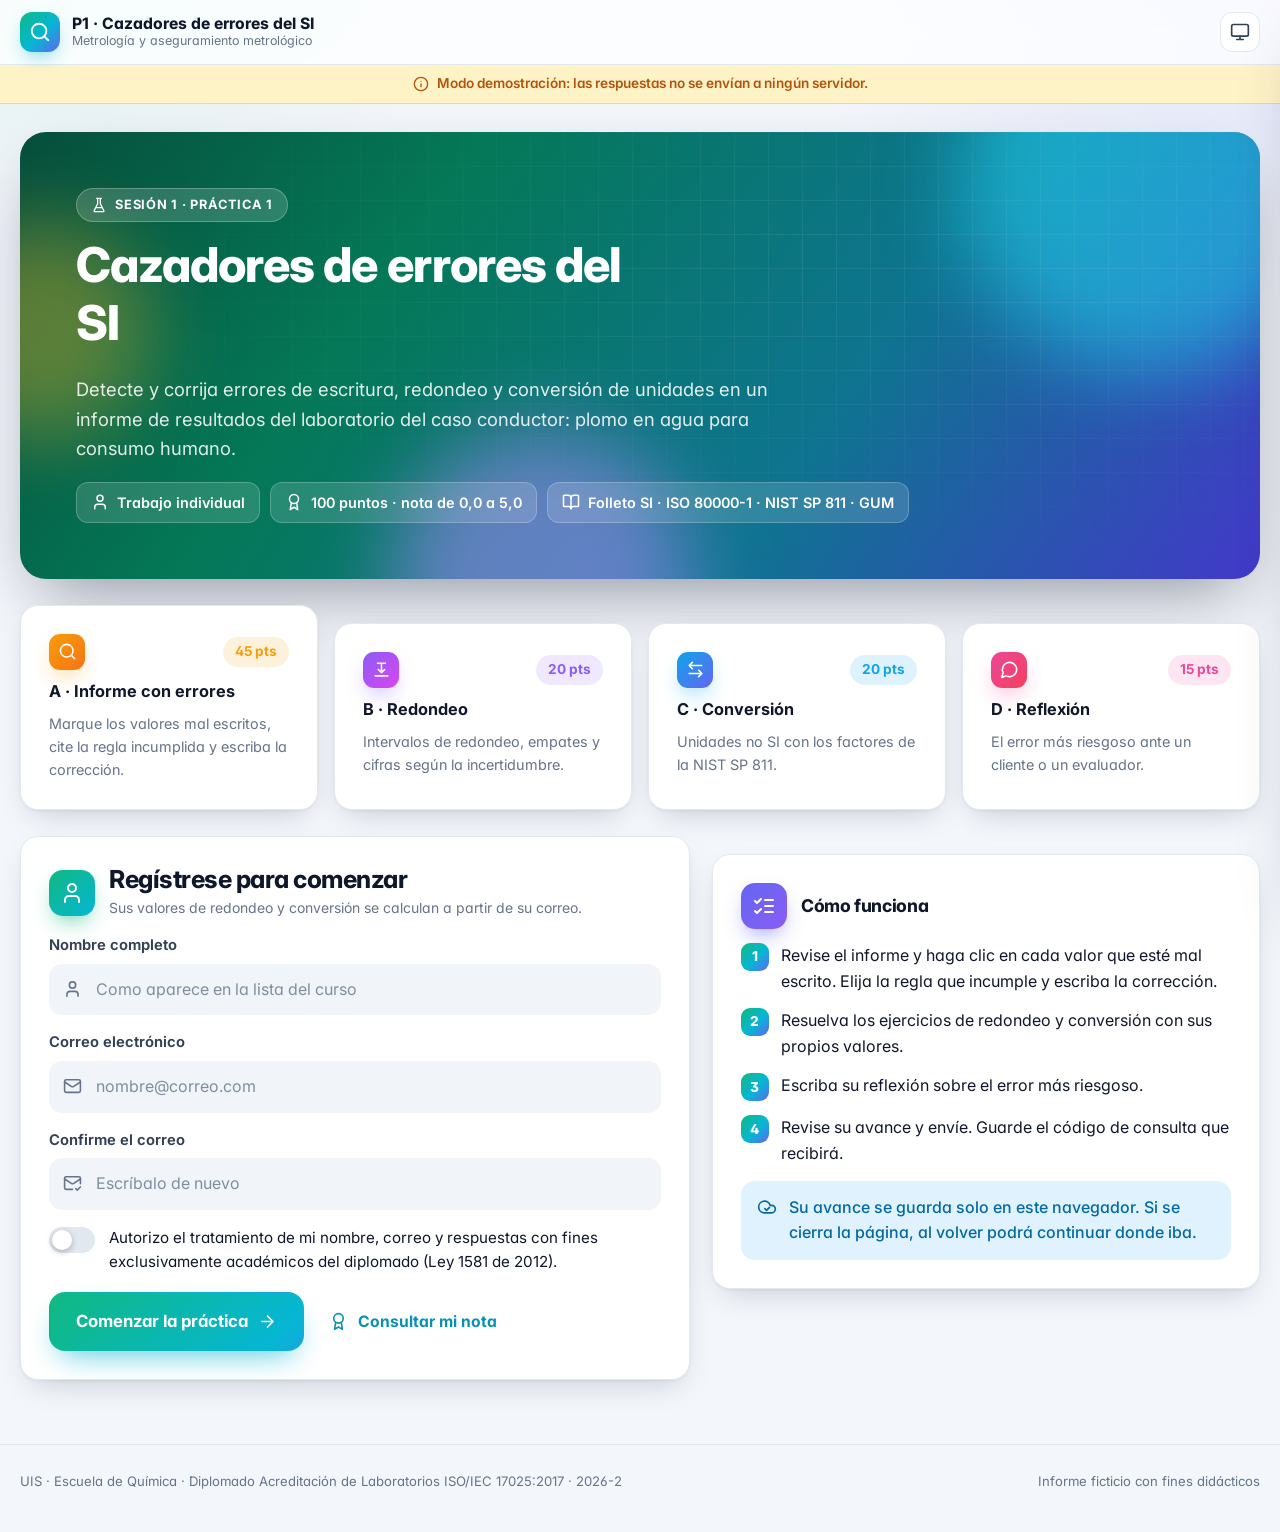
==== p1/index.html @ 63efcc43 "Portal de prácticas y Práctica 1 · Cazadores de errores del SI Página pública del módulo Metrología " ====
<!doctype html>
<html lang="es">
<head>
  <meta charset="utf-8">
  <meta name="viewport" content="width=device-width, initial-scale=1, viewport-fit=cover">
  <title>Cazadores de errores del SI</title>
  <meta name="description" content="Práctica 1 del módulo de Metrología y aseguramiento metrológico: detectar y corregir errores de escritura, redondeo y conversión de unidades.">
  <meta name="theme-color" content="#0E7490">
  <script>try{var t=JSON.parse(localStorage.getItem('practicas:tema'));if(t==='claro')document.documentElement.setAttribute('data-theme','light');if(t==='oscuro')document.documentElement.setAttribute('data-theme','dark');}catch(e){}</script>
  <link rel="icon" href="data:image/svg+xml,%3Csvg xmlns='http://www.w3.org/2000/svg' viewBox='0 0 32 32'%3E%3Cdefs%3E%3ClinearGradient id='g' x1='0' y1='0' x2='1' y2='1'%3E%3Cstop offset='0' stop-color='%23F59E0B'/%3E%3Cstop offset='1' stop-color='%23F97316'/%3E%3C/linearGradient%3E%3C/defs%3E%3Crect width='32' height='32' rx='9' fill='url(%23g)'/%3E%3Ctext x='16' y='21.5' font-family='Segoe UI,Arial' font-weight='800' font-size='14' text-anchor='middle' fill='white'%3EP1%3C/text%3E%3C/svg%3E">
  <link rel="preconnect" href="https://fonts.googleapis.com">
  <link rel="preconnect" href="https://fonts.gstatic.com" crossorigin>
  <link rel="stylesheet" href="https://fonts.googleapis.com/css2?family=Inter:wght@400;500;600;700;800&display=swap">
  <link rel="stylesheet" href="../assets/estilos.css">
</head>
<body>
  <svg width="0" height="0" style="position:absolute" aria-hidden="true" focusable="false">
    <defs>
      <linearGradient id="degradado-anillo" x1="0" y1="0" x2="1" y2="1">
        <stop offset="0" stop-color="#10B981"/><stop offset=".55" stop-color="#06B6D4"/><stop offset="1" stop-color="#6366F1"/>
      </linearGradient>
    </defs>
  </svg>

  <header class="barra">
    <div class="barra-in">
      <a class="marca" href="../" data-tip="Volver al portal de prácticas">
        <span class="logo"><i data-icono="buscar"></i></span>
        <span class="marca-texto"><b>P1 · Cazadores de errores del SI</b><span>Metrología y aseguramiento metrológico</span></span>
      </a>
      <div class="acciones-barra">
        <span class="chip chip-reloj" id="chip-reloj" hidden data-tip="Tiempo transcurrido desde que comenzó">
          <span class="punto-vivo"></span><span id="reloj">00:00</span>
        </span>
        <span class="chip guardado" id="guardado" hidden data-tip="Sus respuestas se guardan automáticamente en este navegador">
          <i data-icono="nube"></i><span class="txt">Guardado</span>
        </span>
        <button type="button" class="btn-icono" id="abrir-apoyo" hidden data-tip="Material de apoyo: reglas, redondeo y factores" aria-label="Material de apoyo"><i data-icono="libro"></i></button>
        <button type="button" class="btn-icono" id="tema"></button>
      </div>
    </div>
    <div class="progreso-global" id="progreso-global" hidden data-tip="Avance de la práctica"><i></i></div>
  </header>
  <div class="demo" id="aviso-demo" hidden><i data-icono="info"></i> Modo demostración: las respuestas no se envían a ningún servidor.</div>

  <main>
    <!-- Portada y registro --------------------------------------------------- -->
    <section id="pantalla-inicio" class="envoltura">
      <section class="hero aparecer">
        <span class="burbuja b1"></span><span class="burbuja b2"></span><span class="burbuja b3"></span><span class="rejilla-fondo"></span>
        <span class="hero-etq"><i data-icono="matraz"></i> Sesión 1 · Práctica 1</span>
        <h1>Cazadores de errores del SI</h1>
        <p>Detecte y corrija errores de escritura, redondeo y conversión de unidades en un informe de resultados del laboratorio del caso conductor: plomo en agua para consumo humano.</p>
        <div class="hero-meta">
          <span><i data-icono="usuario"></i> Trabajo individual</span>
          <span><i data-icono="medalla"></i> 100 puntos · nota de 0,0 a 5,0</span>
          <span><i data-icono="libro"></i> Folleto SI · ISO 80000-1 · NIST SP 811 · GUM</span>
        </div>
      </section>

      <div class="partes">
        <div class="tarjeta parte aparecer" data-tono="ambar" style="--i:1">
          <div class="parte-cab"><span class="ico-tile chico"><i data-icono="buscar"></i></span><span class="pts">45 pts</span></div>
          <b>A · Informe con errores</b>
          <span class="suave">Marque los valores mal escritos, cite la regla incumplida y escriba la corrección.</span>
        </div>
        <div class="tarjeta parte aparecer" data-tono="violeta" style="--i:2">
          <div class="parte-cab"><span class="ico-tile chico"><i data-icono="redondeo"></i></span><span class="pts">20 pts</span></div>
          <b>B · Redondeo</b>
          <span class="suave">Intervalos de redondeo, empates y cifras según la incertidumbre.</span>
        </div>
        <div class="tarjeta parte aparecer" data-tono="cielo" style="--i:3">
          <div class="parte-cab"><span class="ico-tile chico"><i data-icono="convertir"></i></span><span class="pts">20 pts</span></div>
          <b>C · Conversión</b>
          <span class="suave">Unidades no SI con los factores de la NIST SP 811.</span>
        </div>
        <div class="tarjeta parte aparecer" data-tono="rosa" style="--i:4">
          <div class="parte-cab"><span class="ico-tile chico"><i data-icono="mensaje"></i></span><span class="pts">15 pts</span></div>
          <b>D · Reflexión</b>
          <span class="suave">El error más riesgoso ante un cliente o un evaluador.</span>
        </div>
      </div>

      <div id="estado-practica"></div>

      <div class="columnas-inicio" id="zona-registro">
        <form class="tarjeta aparecer" id="form-registro" novalidate style="--i:5">
          <div class="tarjeta-cab">
            <span class="ico-tile" data-tono="esmeralda"><i data-icono="usuario"></i></span>
            <div><h2>Regístrese para comenzar</h2><span class="suave peq">Sus valores de redondeo y conversión se calculan a partir de su correo.</span></div>
          </div>

          <div class="aviso aviso-ok" id="aviso-enviado" hidden><span class="ico"><i data-icono="checkCirculo"></i></span><p id="texto-enviado"></p></div>
          <div class="aviso aviso-amarillo" id="aviso-borrador" hidden>
            <span class="ico"><i data-icono="reanudar"></i></span>
            <div>
              <p id="texto-borrador"></p>
              <div class="acciones" style="margin-top:10px">
                <button type="button" class="btn btn-primario" id="continuar-borrador"><i data-icono="jugar"></i> Continuar donde iba</button>
                <button type="button" class="btn btn-texto" id="descartar-borrador">Descartar</button>
              </div>
            </div>
          </div>

          <label class="campo"><span class="etq">Nombre completo</span>
            <span class="control"><span class="ico"><i data-icono="usuario"></i></span><input type="text" id="nombre" autocomplete="name" maxlength="120" placeholder="Como aparece en la lista del curso"></span>
          </label>
          <label class="campo"><span class="etq">Correo electrónico</span>
            <span class="control"><span class="ico"><i data-icono="correo"></i></span><input type="email" id="correo" autocomplete="email" maxlength="254" placeholder="nombre@correo.com"></span>
          </label>
          <label class="campo"><span class="etq">Confirme el correo</span>
            <span class="control"><span class="ico"><i data-icono="correoOk"></i></span><input type="email" id="correo2" autocomplete="off" maxlength="254" placeholder="Escríbalo de nuevo"></span>
          </label>
          <label class="interruptor">
            <input type="checkbox" id="autoriza"><span class="riel"></span>
            <span>Autorizo el tratamiento de mi nombre, correo y respuestas con fines exclusivamente académicos del diplomado (Ley 1581 de 2012).</span>
          </label>
          <div class="aviso aviso-error" id="error-registro" role="alert" hidden><span class="ico"><i data-icono="alerta"></i></span><p></p></div>
          <div class="acciones">
            <button type="submit" class="btn btn-primario btn-grande" id="boton-comenzar">Comenzar la práctica <i data-icono="flecha" data-icono-clase="icono-mover"></i></button>
            <button type="button" class="btn btn-texto" data-ir="consulta"><i data-icono="medalla"></i> Consultar mi nota</button>
          </div>
        </form>

        <div class="tarjeta aparecer" style="--i:6">
          <div class="tarjeta-cab"><span class="ico-tile" data-tono="indigo"><i data-icono="lista"></i></span><h3>Cómo funciona</h3></div>
          <ol class="lista-pasos">
            <li><span class="n">1</span><span>Revise el informe y haga clic en cada valor que esté mal escrito. Elija la regla que incumple y escriba la corrección.</span></li>
            <li><span class="n">2</span><span>Resuelva los ejercicios de redondeo y conversión con sus propios valores.</span></li>
            <li><span class="n">3</span><span>Escriba su reflexión sobre el error más riesgoso.</span></li>
            <li><span class="n">4</span><span>Revise su avance y envíe. Guarde el código de consulta que recibirá.</span></li>
          </ol>
          <div class="aviso" style="margin-bottom:0"><span class="ico"><i data-icono="nube"></i></span><p>Su avance se guarda solo en este navegador. Si se cierra la página, al volver podrá continuar donde iba.</p></div>
        </div>
      </div>
    </section>

    <!-- Taller ---------------------------------------------------------------- -->
    <section id="pantalla-taller" class="envoltura" hidden>
      <nav class="pasos" role="tablist" aria-label="Partes de la práctica" id="pasos"></nav>

      <div role="tabpanel" id="panel-A" aria-labelledby="paso-A" class="panel">
        <div class="rejilla-a">
          <article class="tarjeta documento" id="informe" aria-label="Informe de resultados con errores"></article>
          <aside class="lateral">
            <div class="tarjeta" data-tono="ambar">
              <div class="tarjeta-cab">
                <span class="ico-tile chico"><i data-icono="lista"></i></span>
                <h3>Tabla de errores</h3>
                <span class="contador-errores" style="margin-left:auto" data-tip="Valores que ha marcado como error"><b id="n-errores">0</b><span class="suave peq">marcados</span></span>
              </div>
              <p class="suave peq">El informe tiene <b>alrededor de 15 errores</b>. Cada uno vale 3 puntos (detección, regla y corrección); marcar un valor correcto resta 1 punto.</p>
              <ul class="lista-errores" id="lista-errores"></ul>
            </div>
          </aside>
        </div>
      </div>

      <div role="tabpanel" id="panel-B" aria-labelledby="paso-B" class="panel" hidden>
        <div class="ejercicios" id="ejercicios-B" data-tono="violeta"></div>
      </div>

      <div role="tabpanel" id="panel-C" aria-labelledby="paso-C" class="panel" hidden>
        <div class="ejercicios" id="ejercicios-C" data-tono="cielo"></div>
      </div>

      <div role="tabpanel" id="panel-D" aria-labelledby="paso-D" class="panel" hidden>
        <div class="tarjeta" data-tono="rosa">
          <div class="tarjeta-cab">
            <span class="ico-tile"><i data-icono="mensaje"></i></span>
            <div><h2>Parte D · Reflexión</h2><span class="suave peq">La califica el docente</span></div>
            <span class="pts">15 pts</span>
          </div>
          <label class="campo" for="reflexion"><span class="etq">Elija uno de los errores que encontró en el informe. ¿Qué impacto tendría ante el cliente o en una evaluación de ONAC, y por qué lo considera el más riesgoso?</span></label>
          <textarea id="reflexion" maxlength="1500" placeholder="Escriba su análisis en 5 a 10 líneas…"></textarea>
          <div class="contador-texto">
            <span class="medidor" data-tip="Se recomiendan al menos 150 caracteres"><i id="medidor-reflexion"></i></span>
            <span><b id="contador-reflexion" class="num">0</b> / 1500 caracteres</span>
          </div>
        </div>
      </div>

      <div role="tabpanel" id="panel-R" aria-labelledby="paso-R" class="panel" hidden>
        <div class="tarjeta" data-tono="esmeralda">
          <div class="tarjeta-cab"><span class="ico-tile"><i data-icono="enviar"></i></span><h2>Revisar y enviar</h2></div>
          <div class="revision">
            <div class="anillo" data-tip="Avance estimado de la práctica">
              <svg viewBox="0 0 200 200"><circle class="pista" cx="100" cy="100" r="86"/><circle class="arco" id="arco-avance" cx="100" cy="100" r="86" stroke-dasharray="540.35" stroke-dashoffset="540.35"/></svg>
              <div class="centro"><div><b id="porcentaje-avance">0 %</b><span>avance</span></div></div>
            </div>
            <ul class="checklist" id="lista-revision"></ul>
          </div>
          <label class="interruptor" style="margin-top:22px">
            <input type="checkbox" id="declaracion"><span class="riel"></span>
            <span>Declaro que desarrollé esta práctica de forma individual.</span>
          </label>
          <p class="suave peq">Solo se acepta un envío por correo. Después de enviar no podrá modificar sus respuestas.</p>
          <div class="aviso aviso-error" id="error-envio" role="alert" hidden><span class="ico"><i data-icono="alerta"></i></span><p></p></div>
          <div class="acciones">
            <button type="button" class="btn btn-primario btn-grande" id="boton-enviar" disabled><i data-icono="enviar"></i> Enviar la práctica</button>
          </div>
        </div>
      </div>
    </section>

    <!-- Envío exitoso ------------------------------------------------------------ -->
    <section id="pantalla-enviado" class="envoltura angosta" hidden>
      <div class="tarjeta exito">
        <svg class="check-animado" viewBox="0 0 104 104" aria-hidden="true"><circle cx="52" cy="52" r="46"/><path d="M32 54 46 67 73 38"/></svg>
        <h1>¡Práctica enviada!</h1>
        <p class="suave">Sus respuestas quedaron registradas. Guarde este código de consulta: lo necesitará con su correo para ver su nota cuando el docente la publique.</p>
        <div class="codigo" id="codigo-enviado"></div>
        <div class="acciones" style="justify-content:center">
          <button type="button" class="btn" id="copiar-codigo" data-tip="Copiar el código al portapapeles"><i data-icono="copiar"></i> Copiar el código</button>
          <button type="button" class="btn btn-texto" data-ir="consulta"><i data-icono="medalla"></i> Consultar mi nota</button>
          <a class="btn btn-texto" href="../"><i data-icono="casa"></i> Ir al portal</a>
        </div>
      </div>
      <div id="resultado-envio"></div>
    </section>

    <!-- Consulta de resultados --------------------------------------------- -->
    <section id="pantalla-consulta" class="envoltura angosta" hidden>
      <form class="tarjeta aparecer" id="form-consulta" novalidate>
        <div class="tarjeta-cab">
          <span class="ico-tile" data-tono="indigo"><i data-icono="medalla"></i></span>
          <div><h2>Consultar mi nota</h2><span class="suave peq">Disponible cuando el docente habilite la consulta.</span></div>
        </div>
        <label class="campo"><span class="etq">Correo con el que envió</span>
          <span class="control"><span class="ico"><i data-icono="correo"></i></span><input type="email" id="consulta-correo" autocomplete="email" maxlength="254"></span>
        </label>
        <label class="campo"><span class="etq">Código de consulta</span>
          <span class="control"><span class="ico"><i data-icono="llave"></i></span><input type="text" id="consulta-codigo" autocomplete="off" maxlength="6" style="text-transform:uppercase;letter-spacing:.2em;font-weight:700"></span>
        </label>
        <div class="aviso aviso-error" id="error-consulta" role="alert" hidden><span class="ico"><i data-icono="alerta"></i></span><p></p></div>
        <div class="acciones">
          <button type="submit" class="btn btn-primario" id="boton-consultar"><i data-icono="ojo"></i> Consultar</button>
          <button type="button" class="btn btn-texto" data-ir="inicio"><i data-icono="flechaIzq"></i> Volver</button>
        </div>
      </form>
      <div id="resultado-consulta"></div>
    </section>
  </main>

  <!-- Material de apoyo -->
  <aside class="cajon" id="cajon" aria-label="Material de apoyo" aria-hidden="true">
    <div class="cajon-cab">
      <span class="ico-tile chico" data-tono="esmeralda"><i data-icono="libro"></i></span>
      <h2>Material de apoyo</h2>
      <button type="button" class="btn-icono" id="cerrar-apoyo" data-tip="Cerrar" aria-label="Cerrar"><i data-icono="x"></i></button>
    </div>
    <h3><i data-icono="regla"></i> Reglas de escritura</h3>
    <div class="reglas-apoyo" id="apoyo-reglas"></div>
    <h3><i data-icono="redondeo"></i> Redondeo</h3>
    <div class="tips-redondeo">
      <div><b>Intervalo de redondeo.</b> Se reemplaza el número por el múltiplo entero más cercano del intervalo (ISO 80000-1, anexo B).</div>
      <div><b>Empates.</b> Regla A (preferente): se elige el número par. Regla B: el de mayor magnitud.</div>
      <div><b>Una sola etapa.</b> Se redondea directamente desde el valor original, nunca por pasos.</div>
      <div><b>Con incertidumbre.</b> U con dos cifras significativas; el resultado a la misma posición decimal (GUM 7.2.6).</div>
    </div>
    <h3><i data-icono="convertir"></i> Factores de conversión (NIST SP 811)</h3>
    <table class="tabla-mini">
      <tr><td>1 in</td><td>25,4 mm (exacto)</td></tr>
      <tr><td>1 lb</td><td>0,453 592 37 kg (exacto)</td></tr>
      <tr><td>1 psi</td><td>6,894 757 kPa</td></tr>
      <tr><td>1 bar</td><td>100 kPa (exacto)</td></tr>
      <tr><td>1 mmHg</td><td>133,322 4 Pa</td></tr>
      <tr><td>1 cal (termoquímica)</td><td>4,184 J (exacto)</td></tr>
      <tr><td>1 gal (EE. UU.)</td><td>3,785 412 L</td></tr>
      <tr><td>t/°F → t/°C</td><td>(t/°F − 32)/1,8</td></tr>
    </table>
  </aside>
  <div class="cajon-fondo" id="cajon-fondo"></div>

  <!-- Editor de un valor del informe -->
  <dialog class="modal" id="editor" aria-labelledby="editor-titulo">
    <form method="dialog" id="form-editor">
      <div class="modal-cab">
        <span class="ico-tile chico" data-tono="ambar"><i data-icono="buscar"></i></span>
        <h3 id="editor-titulo"></h3>
        <button type="submit" value="cancelar" class="btn-icono" formnovalidate data-tip="Cerrar sin cambios" aria-label="Cerrar"><i data-icono="x"></i></button>
      </div>
      <div class="modal-cuerpo">
        <div class="original"><i data-icono="alerta"></i><span id="editor-original"></span></div>
        <span class="campo" style="margin-bottom:8px"><span class="etq">¿Qué regla incumple?</span></span>
        <div class="reglas-grid" id="editor-reglas" role="radiogroup" aria-label="Regla que incumple"></div>
        <label class="campo" style="margin-bottom:0"><span class="etq">Versión corregida (valor y unidad)</span>
          <span class="control"><span class="ico"><i data-icono="lapiz"></i></span><input type="text" id="editor-correccion" maxlength="120" autocomplete="off" spellcheck="false" placeholder="Ej.: 25 °C"></span>
        </label>
        <div id="editor-simbolos"></div>
        <div class="aviso aviso-error" id="error-editor" role="alert" hidden><span class="ico"><i data-icono="alerta"></i></span><p></p></div>
      </div>
      <div class="modal-pie">
        <button type="submit" value="quitar" class="btn btn-peligro" id="editor-quitar"><i data-icono="papelera"></i> Quitar la marca</button>
        <button type="submit" value="cancelar" class="btn" formnovalidate>Cancelar</button>
        <button type="submit" value="guardar" class="btn btn-primario" id="editor-guardar"><i data-icono="check"></i> <span>Marcar como error</span></button>
      </div>
    </form>
  </dialog>

  <!-- Confirmación de envío -->
  <dialog class="modal" id="confirmar-envio" aria-labelledby="confirmar-titulo">
    <form method="dialog">
      <div class="modal-cab"><span class="ico-tile chico" data-tono="esmeralda"><i data-icono="enviar"></i></span><h3 id="confirmar-titulo">¿Enviar la práctica ahora?</h3></div>
      <div class="modal-cuerpo"><p id="confirmar-texto"></p></div>
      <div class="modal-pie">
        <button type="submit" value="no" class="btn">Seguir revisando</button>
        <button type="submit" value="si" class="btn btn-primario"><i data-icono="enviar"></i> Sí, enviar</button>
      </div>
    </form>
  </dialog>

  <footer class="pie">
    <span>UIS · Escuela de Química · Diplomado Acreditación de Laboratorios ISO/IEC 17025:2017 · 2026-2</span>
    <span>Informe ficticio con fines didácticos</span>
  </footer>

  <script src="../config.js"></script>
  <script src="../assets/iconos.js"></script>
  <script src="../assets/comun.js"></script>
  <script src="practica1.js"></script>
</body>
</html>
---- assets/estilos.css ----
/* Prácticas virtuales · Metrología y aseguramiento metrológico (UIS · 2026-2)
   Diseño: sans serif (Inter → Segoe UI → Roboto → Helvetica), paleta vibrante,
   modo claro/oscuro y animaciones que respetan «reducir movimiento». */

/* ---------------------------------------------------------------- Tokens */
:root {
  --fuente: "Inter", "Segoe UI Variable Text", "Segoe UI", Roboto, "Helvetica Neue", Helvetica, Arial, sans-serif;

  --fondo: #F3F6FB;
  --superficie: #FFFFFF;
  --superficie-2: #F1F5F9;
  --superficie-3: #E2E8F0;
  --borde: #E3E8F0;
  --texto: #0F172A;
  --texto-2: #334155;
  --suave: #64748B;

  --marca: #059669;
  --marca-2: #0891B2;
  --gradiente: linear-gradient(135deg, #10B981 0%, #06B6D4 55%, #6366F1 100%);
  --gradiente-hero: linear-gradient(125deg, #064E3B 0%, #047857 30%, #0E7490 65%, #4338CA 100%);

  --ok-fondo: #DCFCE7; --ok-texto: #15803D;
  --mal-fondo: #FFE4E6; --mal-texto: #BE123C;
  --aviso-fondo: #FEF3C7; --aviso-texto: #B45309;
  --info-fondo: #E0F2FE; --info-texto: #0369A1;

  --barra-fondo: rgba(255, 255, 255, .78);
  --sombra-1: 0 1px 2px rgba(15, 23, 42, .06);
  --sombra-2: 0 1px 3px rgba(15, 23, 42, .06), 0 12px 32px -12px rgba(15, 23, 42, .22);
  --sombra-3: 0 30px 70px -20px rgba(15, 23, 42, .45);
  --anillo: 0 0 0 4px rgba(16, 185, 129, .22);

  --radio: 18px;
  --radio-2: 12px;
  --alto-barra: 64px;
  --curva: cubic-bezier(.2, .8, .2, 1);
  color-scheme: light;
}

@media (prefers-color-scheme: dark) {
  :root:not([data-theme="light"]) {
    --fondo: #0A0F1E;
    --superficie: #111933;
    --superficie-2: #18213F;
    --superficie-3: #24305A;
    --borde: #222D52;
    --texto: #E8EDF9;
    --texto-2: #C7D0E6;
    --suave: #93A0C3;
    --marca: #34D399;
    --marca-2: #22D3EE;
    --ok-fondo: rgba(34, 197, 94, .16); --ok-texto: #86EFAC;
    --mal-fondo: rgba(244, 63, 94, .16); --mal-texto: #FDA4AF;
    --aviso-fondo: rgba(245, 158, 11, .16); --aviso-texto: #FCD34D;
    --info-fondo: rgba(14, 165, 233, .16); --info-texto: #7DD3FC;
    --barra-fondo: rgba(10, 15, 30, .72);
    --sombra-1: 0 1px 2px rgba(0, 0, 0, .4);
    --sombra-2: 0 1px 3px rgba(0, 0, 0, .35), 0 14px 34px -14px rgba(0, 0, 0, .7);
    --sombra-3: 0 30px 70px -20px rgba(0, 0, 0, .8);
    color-scheme: dark;
  }
}
:root[data-theme="dark"] {
  --fondo: #0A0F1E;
  --superficie: #111933;
  --superficie-2: #18213F;
  --superficie-3: #24305A;
  --borde: #222D52;
  --texto: #E8EDF9;
  --texto-2: #C7D0E6;
  --suave: #93A0C3;
  --marca: #34D399;
  --marca-2: #22D3EE;
  --ok-fondo: rgba(34, 197, 94, .16); --ok-texto: #86EFAC;
  --mal-fondo: rgba(244, 63, 94, .16); --mal-texto: #FDA4AF;
  --aviso-fondo: rgba(245, 158, 11, .16); --aviso-texto: #FCD34D;
  --info-fondo: rgba(14, 165, 233, .16); --info-texto: #7DD3FC;
  --barra-fondo: rgba(10, 15, 30, .72);
  --sombra-1: 0 1px 2px rgba(0, 0, 0, .4);
  --sombra-2: 0 1px 3px rgba(0, 0, 0, .35), 0 14px 34px -14px rgba(0, 0, 0, .7);
  --sombra-3: 0 30px 70px -20px rgba(0, 0, 0, .8);
  color-scheme: dark;
}

/* Tonos por práctica y por parte */
[data-tono="ambar"] { --c: #F59E0B; --c2: #F97316; }
[data-tono="violeta"] { --c: #8B5CF6; --c2: #D946EF; }
[data-tono="cielo"] { --c: #0EA5E9; --c2: #6366F1; }
[data-tono="esmeralda"] { --c: #10B981; --c2: #06B6D4; }
[data-tono="rosa"] { --c: #EC4899; --c2: #F43F5E; }
[data-tono="indigo"] { --c: #6366F1; --c2: #8B5CF6; }
[data-tono="coral"] { --c: #F97316; --c2: #EF4444; }

/* ------------------------------------------------------------------ Base */
* { box-sizing: border-box; }
html { -webkit-text-size-adjust: 100%; scroll-behavior: smooth; }
body {
  margin: 0; min-height: 100vh;
  font: 400 16px/1.6 var(--fuente);
  font-feature-settings: "cv11", "ss01";
  color: var(--texto);
  background:
    radial-gradient(900px 500px at 0% -10%, rgba(16, 185, 129, .12), transparent 60%),
    radial-gradient(800px 500px at 100% 0%, rgba(99, 102, 241, .12), transparent 60%),
    var(--fondo);
  background-attachment: fixed;
  -webkit-font-smoothing: antialiased;
}
h1, h2, h3, h4 { line-height: 1.2; margin: 0 0 .5em; letter-spacing: -.02em; font-weight: 750; }
h1 { font-size: clamp(1.9rem, 4.2vw, 3rem); font-weight: 800; }
h2 { font-size: clamp(1.25rem, 2.2vw, 1.55rem); }
h3 { font-size: 1.1rem; }
p { margin: 0 0 .9em; }
a { color: var(--marca-2); }
[hidden] { display: none !important; }
.suave { color: var(--suave); }
.peq { font-size: .875rem; }
.num { font-variant-numeric: tabular-nums; }
.sr { position: absolute; width: 1px; height: 1px; overflow: hidden; clip: rect(0 0 0 0); white-space: nowrap; }

.icono { width: 1.15em; height: 1.15em; flex: none; display: block; }
.ico { display: inline-flex; align-items: center; justify-content: center; line-height: 0; }

:focus-visible { outline: none; box-shadow: var(--anillo); }

/* --------------------------------------------------------------- Barra */
.barra {
  position: sticky; top: 0; z-index: 50;
  background: var(--barra-fondo);
  backdrop-filter: saturate(160%) blur(16px);
  -webkit-backdrop-filter: saturate(160%) blur(16px);
  border-bottom: 1px solid var(--borde);
}
.barra-in {
  max-width: 1440px; margin: 0 auto; height: var(--alto-barra);
  display: flex; align-items: center; justify-content: space-between; gap: 12px; padding: 0 20px;
}
.marca { display: flex; align-items: center; gap: 12px; text-decoration: none; color: inherit; min-width: 0; }
.logo {
  width: 40px; height: 40px; border-radius: 12px; flex: none; color: #fff;
  display: grid; place-items: center; background: var(--gradiente);
  box-shadow: 0 8px 20px -8px rgba(6, 182, 212, .8);
}
.logo .icono { width: 22px; height: 22px; }
.marca-texto { display: flex; flex-direction: column; min-width: 0; line-height: 1.2; }
.marca-texto b { font-size: .98rem; font-weight: 750; white-space: nowrap; overflow: hidden; text-overflow: ellipsis; }
.marca-texto span { font-size: .78rem; color: var(--suave); white-space: nowrap; overflow: hidden; text-overflow: ellipsis; }
.acciones-barra { display: flex; align-items: center; gap: 8px; }

.btn-icono {
  width: 40px; height: 40px; border-radius: 12px; border: 1px solid var(--borde);
  background: var(--superficie); color: var(--texto-2); cursor: pointer;
  display: inline-grid; place-items: center; transition: transform .2s var(--curva), background .2s, color .2s;
}
.btn-icono:hover { color: var(--marca); transform: translateY(-1px); }
.btn-icono .icono { width: 20px; height: 20px; }
.btn-icono.girar .icono { animation: girar .5s var(--curva); }

.chip {
  display: inline-flex; align-items: center; gap: 8px; height: 40px; padding: 0 14px;
  border-radius: 999px; background: var(--superficie); border: 1px solid var(--borde);
  font-weight: 600; font-size: .9rem; color: var(--texto-2); white-space: nowrap;
}
.chip .icono { width: 18px; height: 18px; color: var(--marca); }
.chip-reloj { font-variant-numeric: tabular-nums; min-width: 104px; }
.punto-vivo { width: 8px; height: 8px; border-radius: 50%; background: #10B981; position: relative; flex: none; }
.punto-vivo::after {
  content: ""; position: absolute; inset: -4px; border-radius: 50%; border: 2px solid #10B981;
  animation: latido 1.8s ease-out infinite;
}
.guardado { color: var(--suave); }
.guardado.activo .icono { color: var(--marca); animation: pop .4s var(--curva); }

.progreso-global { height: 4px; background: transparent; position: relative; overflow: hidden; }
.progreso-global i {
  position: absolute; inset: 0 auto 0 0; width: 0; background: var(--gradiente);
  transition: width .6s var(--curva); border-radius: 0 4px 4px 0;
}

.demo {
  display: flex; align-items: center; justify-content: center; gap: 8px;
  padding: 8px 16px; font-size: .85rem; font-weight: 600;
  background: var(--aviso-fondo); color: var(--aviso-texto); border-bottom: 1px solid rgba(245, 158, 11, .35);
}
.demo .icono { width: 16px; height: 16px; }

/* --------------------------------------------------------------- Layout */
.envoltura { max-width: 1320px; margin: 0 auto; padding: 28px 20px 64px; }
.envoltura.angosta { max-width: 880px; }
@media (min-width: 1700px) { .envoltura { max-width: 1520px; } }

.tarjeta {
  background: var(--superficie); border: 1px solid var(--borde); border-radius: var(--radio);
  box-shadow: var(--sombra-2); padding: clamp(18px, 2.4vw, 28px);
}
.tarjeta + .tarjeta { margin-top: 18px; }
.tarjeta-cab { display: flex; align-items: center; gap: 14px; margin-bottom: 14px; }
.tarjeta-cab h2, .tarjeta-cab h3 { margin: 0; }
.tarjeta-cab .pts { margin-left: auto; }

.ico-tile {
  width: 46px; height: 46px; border-radius: 14px; flex: none; color: #fff;
  display: grid; place-items: center;
  background: linear-gradient(135deg, var(--c, #10B981), var(--c2, #06B6D4));
  box-shadow: 0 10px 24px -10px var(--c, #10B981);
}
.ico-tile .icono { width: 24px; height: 24px; }
.ico-tile.chico { width: 36px; height: 36px; border-radius: 11px; }
.ico-tile.chico .icono { width: 19px; height: 19px; }

.pts {
  display: inline-flex; align-items: center; gap: 6px; padding: 4px 12px; border-radius: 999px;
  font-weight: 700; font-size: .85rem; color: var(--c, var(--marca));
  background: color-mix(in srgb, var(--c, #10B981) 14%, transparent);
}

.aparecer { animation: aparecer .6s var(--curva) both; animation-delay: calc(var(--i, 0) * 70ms); }

/* ---------------------------------------------------------------- Hero */
.hero {
  position: relative; overflow: hidden; isolation: isolate;
  border-radius: 26px; padding: clamp(26px, 5vw, 56px); color: #fff;
  background: var(--gradiente-hero); box-shadow: var(--sombra-3);
}
.hero .burbuja {
  position: absolute; border-radius: 50%; filter: blur(40px); opacity: .55; z-index: -1;
  animation: flotar 14s ease-in-out infinite alternate;
}
.hero .burbuja.b1 { width: 380px; height: 380px; background: #22D3EE; top: -140px; right: -80px; }
.hero .burbuja.b2 { width: 300px; height: 300px; background: #A78BFA; bottom: -150px; left: 30%; animation-delay: -5s; }
.hero .burbuja.b3 { width: 220px; height: 220px; background: #FBBF24; top: 20%; left: -90px; opacity: .35; animation-delay: -9s; }
.hero .rejilla-fondo {
  position: absolute; inset: 0; z-index: -1; opacity: .18;
  background-image: linear-gradient(rgba(255,255,255,.35) 1px, transparent 1px), linear-gradient(90deg, rgba(255,255,255,.35) 1px, transparent 1px);
  background-size: 34px 34px;
  mask-image: radial-gradient(ellipse at 70% 30%, #000 10%, transparent 70%);
  -webkit-mask-image: radial-gradient(ellipse at 70% 30%, #000 10%, transparent 70%);
}
.hero h1 { color: #fff; max-width: 18ch; }
.hero p { color: rgba(255, 255, 255, .88); font-size: clamp(1rem, 1.6vw, 1.15rem); max-width: 62ch; }
.hero-etq {
  display: inline-flex; align-items: center; gap: 8px; margin-bottom: 14px; padding: 6px 14px;
  border-radius: 999px; font-size: .8rem; font-weight: 700; letter-spacing: .06em; text-transform: uppercase;
  background: rgba(255, 255, 255, .16); border: 1px solid rgba(255, 255, 255, .25);
}
.hero-etq .icono { width: 16px; height: 16px; }
.hero-meta { display: flex; flex-wrap: wrap; gap: 10px; margin-top: 18px; }
.hero-meta span {
  display: inline-flex; align-items: center; gap: 8px; padding: 8px 14px; border-radius: 12px;
  background: rgba(255, 255, 255, .14); border: 1px solid rgba(255, 255, 255, .22);
  font-weight: 600; font-size: .9rem; backdrop-filter: blur(6px);
}
.hero-meta .icono { width: 18px; height: 18px; }

/* ------------------------------------------------------------- Botones */
.btn {
  font: inherit; font-weight: 700; font-size: .98rem; cursor: pointer; border: 1px solid transparent;
  border-radius: 14px; padding: 12px 20px; display: inline-flex; align-items: center; justify-content: center; gap: 10px;
  text-decoration: none; transition: transform .18s var(--curva), box-shadow .2s, filter .2s, background .2s;
  color: var(--texto); background: var(--superficie); border-color: var(--borde);
}
.btn .icono { width: 19px; height: 19px; }
.btn:hover { transform: translateY(-2px); }
.btn:active { transform: translateY(0) scale(.98); }
.btn[disabled] { opacity: .5; cursor: not-allowed; transform: none; }
.btn-primario {
  color: #fff; border-color: transparent; background: var(--gradiente); background-size: 160% 160%;
  box-shadow: 0 14px 30px -12px rgba(6, 182, 212, .75);
}
.btn-primario:hover { background-position: 100% 0; box-shadow: 0 18px 36px -12px rgba(99, 102, 241, .7); }
.btn-primario:hover .icono-mover { transform: translateX(4px); }
.icono-mover { transition: transform .2s var(--curva); }
.btn-peligro { color: #fff; background: linear-gradient(135deg, #F43F5E, #E11D48); border-color: transparent; }
.btn-texto { background: none; border-color: transparent; color: var(--marca-2); padding: 10px 12px; }
.btn-texto:hover { background: var(--superficie-2); }
.btn-grande { padding: 15px 26px; font-size: 1.05rem; border-radius: 16px; }
.btn.cargando { pointer-events: none; }
.btn.cargando::before {
  content: ""; width: 18px; height: 18px; border-radius: 50%; border: 2.5px solid currentColor; border-right-color: transparent;
  animation: girar .7s linear infinite;
}
.btn.cargando .icono { display: none; }
.acciones { display: flex; gap: 12px; flex-wrap: wrap; align-items: center; margin-top: 18px; }

/* ----------------------------------------------------------- Formularios */
.campo { display: block; margin-bottom: 16px; }
.campo > .etq { display: block; font-weight: 650; font-size: .92rem; margin-bottom: 6px; color: var(--texto-2); }
.control { position: relative; }
.control > .ico { position: absolute; left: 14px; top: 50%; transform: translateY(-50%); color: var(--suave); pointer-events: none; transition: color .2s; }
.control > .ico .icono { width: 19px; height: 19px; }
.control:focus-within > .ico { color: var(--marca); }
input[type="text"], input[type="email"], textarea, select {
  width: 100%; font: inherit; color: var(--texto); background: var(--superficie-2);
  border: 1.5px solid transparent; border-radius: 13px; padding: 12px 14px;
  transition: border-color .2s, background .2s, box-shadow .2s;
}
.control > input { padding-left: 46px; }
input:hover, textarea:hover { border-color: var(--borde); }
input:focus, textarea:focus, select:focus { outline: none; border-color: var(--marca); background: var(--superficie); box-shadow: var(--anillo); }
textarea { min-height: 180px; resize: vertical; line-height: 1.55; }
input::placeholder, textarea::placeholder { color: var(--suave); opacity: .8; }

.interruptor { display: flex; gap: 14px; align-items: flex-start; cursor: pointer; margin: 14px 0; font-size: .95rem; }
.interruptor input { position: absolute; opacity: 0; width: 1px; height: 1px; }
.interruptor .riel {
  width: 46px; height: 26px; border-radius: 999px; background: var(--superficie-3); position: relative; flex: none;
  transition: background .25s; margin-top: 1px;
}
.interruptor .riel::after {
  content: ""; position: absolute; top: 3px; left: 3px; width: 20px; height: 20px; border-radius: 50%;
  background: #fff; box-shadow: 0 2px 6px rgba(0, 0, 0, .25); transition: transform .25s var(--curva);
}
.interruptor input:checked + .riel { background: var(--gradiente); }
.interruptor input:checked + .riel::after { transform: translateX(20px); }
.interruptor input:focus-visible + .riel { box-shadow: var(--anillo); }

.aviso {
  display: flex; gap: 12px; align-items: flex-start; border-radius: 14px; padding: 14px 16px; margin: 14px 0;
  background: var(--info-fondo); color: var(--info-texto); font-weight: 500;
}
.aviso > .ico .icono { width: 20px; height: 20px; margin-top: 2px; }
.aviso p { margin: 0; }
.aviso-error { background: var(--mal-fondo); color: var(--mal-texto); }
.aviso-ok { background: var(--ok-fondo); color: var(--ok-texto); }
.aviso-amarillo { background: var(--aviso-fondo); color: var(--aviso-texto); }
.sacudir { animation: sacudir .45s var(--curva); }

/* ------------------------------------------------------------- Portal */
.aviso-portal { margin-top: 22px; }
.grupo-sesion { margin-top: 38px; }
.grupo-sesion > h2 { display: flex; align-items: center; gap: 10px; font-size: 1.15rem; }
.grupo-sesion > h2 .icono { color: var(--marca); }
.rejilla-practicas { display: grid; grid-template-columns: repeat(auto-fill, minmax(290px, 1fr)); gap: 18px; }
.practica {
  position: relative; display: flex; flex-direction: column; gap: 10px; min-height: 230px;
  text-decoration: none; color: inherit; overflow: hidden;
  transition: transform .25s var(--curva), box-shadow .25s, border-color .25s;
}
.practica::before {
  content: ""; position: absolute; inset: 0 0 auto 0; height: 4px;
  background: linear-gradient(90deg, var(--c), var(--c2)); opacity: 0; transition: opacity .25s;
}
a.practica:hover { transform: translateY(-6px); box-shadow: var(--sombra-3); border-color: color-mix(in srgb, var(--c) 50%, var(--borde)); }
a.practica:hover::before { opacity: 1; }
.practica-cab { display: flex; justify-content: space-between; align-items: flex-start; }
.practica-id { font-weight: 800; font-size: .8rem; letter-spacing: .08em; color: var(--suave); }
.practica h3 { font-size: 1.12rem; margin: 6px 0 0; }
.practica p { color: var(--suave); font-size: .93rem; margin: 0; }
.practica-pie { margin-top: auto; display: flex; align-items: center; justify-content: space-between; gap: 10px; padding-top: 8px; }
.practica-fecha {
  display: inline-flex; align-items: center; gap: 8px; margin-top: 4px; padding: 8px 12px; border-radius: 12px;
  font-size: .86rem; font-weight: 650; color: var(--aviso-texto); background: var(--aviso-fondo);
}
.practica-fecha .icono { width: 17px; height: 17px; }
.practica-ir { display: inline-flex; align-items: center; gap: 6px; font-weight: 700; color: var(--c); font-size: .92rem; }
.practica-ir .icono { transition: transform .2s var(--curva); }
a.practica:hover .practica-ir .icono { transform: translateX(4px); }
.practica.inactiva .ico-tile { filter: grayscale(.85); opacity: .7; box-shadow: none; }
.practica.inactiva h3 { color: var(--texto-2); }

.estado {
  display: inline-flex; align-items: center; gap: 7px; padding: 5px 11px; border-radius: 999px;
  font-size: .8rem; font-weight: 700; white-space: nowrap;
}
.estado .icono { width: 15px; height: 15px; }
.estado-abierta { background: var(--ok-fondo); color: var(--ok-texto); }
.estado-abierta .punto-vivo { width: 7px; height: 7px; }
.estado-programada { background: var(--aviso-fondo); color: var(--aviso-texto); }
.estado-proximamente { background: var(--superficie-2); color: var(--suave); }
.estado-cerrada { background: var(--mal-fondo); color: var(--mal-texto); }

.esqueleto {
  min-height: 230px; border-radius: var(--radio); border: 1px solid var(--borde);
  background: linear-gradient(100deg, var(--superficie) 40%, var(--superficie-2) 50%, var(--superficie) 60%);
  background-size: 200% 100%; animation: brillo 1.4s linear infinite;
}

/* ----------------------------------------------------- Portada práctica */
.partes { display: grid; grid-template-columns: repeat(auto-fit, minmax(220px, 1fr)); gap: 16px; margin: 26px 0; }
.parte { display: flex; flex-direction: column; gap: 8px; transition: transform .25s var(--curva), box-shadow .25s; }
.parte:hover { transform: translateY(-4px); box-shadow: var(--sombra-3); }
.parte b { font-size: 1.02rem; }
.parte .suave { font-size: .9rem; }
.parte-cab { display: flex; justify-content: space-between; align-items: center; }
.columnas-inicio { display: grid; grid-template-columns: minmax(0, 1.1fr) minmax(0, .9fr); gap: 22px; align-items: start; }
@media (max-width: 920px) { .columnas-inicio { grid-template-columns: 1fr; } }
.lista-pasos { list-style: none; padding: 0; margin: 0; display: grid; gap: 14px; }
.lista-pasos li { display: flex; gap: 12px; align-items: flex-start; }
.lista-pasos .n {
  width: 28px; height: 28px; border-radius: 9px; flex: none; display: grid; place-items: center;
  font-weight: 800; font-size: .85rem; color: #fff; background: var(--gradiente);
}

/* ------------------------------------------------------- Pasos (pestañas) */
.pasos {
  position: sticky; top: calc(var(--alto-barra) + 4px); z-index: 30;
  display: grid; grid-template-columns: repeat(5, minmax(0, 1fr)); gap: 8px; padding: 8px; margin-bottom: 22px;
  background: var(--barra-fondo); backdrop-filter: blur(14px); -webkit-backdrop-filter: blur(14px);
  border: 1px solid var(--borde); border-radius: 20px; box-shadow: var(--sombra-2);
}
.paso {
  font: inherit; text-align: left; cursor: pointer; border: 0; border-radius: 14px; padding: 10px 12px;
  background: transparent; color: var(--texto-2); display: flex; align-items: center; gap: 12px; min-width: 0;
  position: relative; transition: background .2s, transform .2s var(--curva);
}
.paso:hover { background: var(--superficie-2); }
.paso .ico-tile { width: 38px; height: 38px; border-radius: 11px; transition: transform .3s var(--curva); }
.paso .ico-tile .icono { width: 20px; height: 20px; }
.paso[aria-selected="false"] .ico-tile { background: var(--superficie-3); color: var(--suave); box-shadow: none; }
.paso[aria-selected="true"] { background: color-mix(in srgb, var(--c) 13%, var(--superficie)); color: var(--texto); }
.paso[aria-selected="true"] .ico-tile { transform: scale(1.06) rotate(-4deg); }
.paso-texto { display: flex; flex-direction: column; min-width: 0; line-height: 1.25; }
.paso-texto b { font-size: .93rem; white-space: nowrap; overflow: hidden; text-overflow: ellipsis; }
.paso-texto span { font-size: .78rem; color: var(--suave); white-space: nowrap; }
.paso-barra { position: absolute; left: 12px; right: 12px; bottom: 4px; height: 3px; border-radius: 3px; background: var(--superficie-3); overflow: hidden; }
.paso-barra i { display: block; height: 100%; width: 0; background: linear-gradient(90deg, var(--c), var(--c2)); transition: width .5s var(--curva); }

@media (max-width: 1100px) {
  .paso-texto span { display: none; }
}
@media (max-width: 760px) {
  .pasos {
    position: fixed; top: auto; bottom: 0; left: 0; right: 0; margin: 0; border-radius: 20px 20px 0 0;
    padding: 6px 6px calc(6px + env(safe-area-inset-bottom)); gap: 2px; border-bottom: 0;
  }
  .paso { flex-direction: column; gap: 4px; padding: 6px 2px 10px; text-align: center; align-items: center; }
  .paso .ico-tile { width: 34px; height: 34px; }
  .paso-texto b { font-size: .7rem; }
  .paso-letra { display: none; }
  .paso-barra { left: 18%; right: 18%; bottom: 3px; }
  body.con-pasos { padding-bottom: 90px; }
}

.panel { animation: entrarPanel .45s var(--curva) both; }

/* ------------------------------------------------------- Informe (parte A) */
.rejilla-a { display: grid; grid-template-columns: minmax(0, 1.45fr) minmax(320px, 1fr); gap: 22px; align-items: start; }
.rejilla-a .lateral { position: sticky; top: calc(var(--alto-barra) + 96px); max-height: calc(100vh - var(--alto-barra) - 116px); overflow: auto; }
@media (max-width: 1180px) {
  .rejilla-a { grid-template-columns: 1fr; }
  .rejilla-a .lateral { position: static; max-height: none; }
}

.documento { padding: 0; overflow: hidden; }
.doc-cab {
  display: flex; justify-content: space-between; gap: 16px; flex-wrap: wrap; align-items: flex-start;
  padding: 22px clamp(18px, 3vw, 30px); border-bottom: 1px solid var(--borde);
  background: linear-gradient(135deg, color-mix(in srgb, #10B981 10%, var(--superficie)), color-mix(in srgb, #6366F1 10%, var(--superficie)));
}
.doc-cab .doc-titulo { display: flex; gap: 14px; align-items: center; }
.doc-cab h2 { font-size: 1.05rem; letter-spacing: .02em; margin: 0; }
.doc-cab p { margin: 2px 0 0; font-size: .86rem; color: var(--suave); }
.sello {
  display: inline-flex; align-items: center; gap: 6px; font-size: .75rem; font-weight: 700; color: var(--aviso-texto);
  background: var(--aviso-fondo); border-radius: 999px; padding: 5px 11px;
}
.sello .icono { width: 14px; height: 14px; }
.doc-cuerpo { padding: 6px clamp(18px, 3vw, 30px) 24px; }
.doc-seccion { margin-top: 18px; }
.doc-seccion h4 {
  display: flex; align-items: center; gap: 8px; font-size: .76rem; font-weight: 800; letter-spacing: .09em;
  text-transform: uppercase; color: var(--suave); margin: 0 0 6px;
}
.doc-seccion h4::after { content: ""; flex: 1; height: 1px; background: var(--borde); }
.doc-fila { display: grid; grid-template-columns: minmax(0, 1.2fr) minmax(0, 1fr); gap: 12px; padding: 8px 0; border-bottom: 1px dashed var(--borde); align-items: center; }
.doc-fila:last-child { border-bottom: 0; }
.doc-fila .etq { color: var(--texto-2); font-size: .95rem; }
.doc-tabla { width: 100%; border-collapse: collapse; font-size: .95rem; }
.doc-tabla th { text-align: left; font-size: .72rem; text-transform: uppercase; letter-spacing: .07em; color: var(--suave); padding: 8px 6px; border-bottom: 1px solid var(--borde); }
.doc-tabla td { padding: 9px 6px; border-bottom: 1px dashed var(--borde); vertical-align: middle; }
.doc-tabla tr:last-child td { border-bottom: 0; }
.doc-pie { margin-top: 18px; display: flex; gap: 10px; font-size: .84rem; color: var(--suave); background: var(--superficie-2); border-radius: 12px; padding: 12px 14px; }
.doc-pie .icono { width: 18px; height: 18px; margin-top: 2px; color: var(--marca-2); }
@media (max-width: 600px) {
  .doc-fila { grid-template-columns: 1fr; gap: 2px; }
  .doc-fila .etq { font-size: .85rem; color: var(--suave); }
  .doc-tabla thead { display: none; }
  .doc-tabla tr { display: grid; grid-template-columns: 1fr; padding: 8px 0; border-bottom: 1px dashed var(--borde); }
  .doc-tabla td { border: 0; padding: 2px 0; }
  .doc-tabla td:first-child { font-size: .85rem; color: var(--suave); }
  .doc-tabla td:last-child { font-size: .82rem; color: var(--suave); }
}

.valor {
  font: inherit; font-size: 1.04rem; font-weight: 600; color: var(--texto); cursor: pointer;
  display: inline-flex; align-items: center; gap: 8px; padding: 4px 10px; margin: -4px -10px;
  border: 1.5px dashed transparent; border-radius: 10px; background: transparent;
  font-variant-numeric: lining-nums; transition: background .2s, border-color .2s, transform .2s var(--curva);
}
.valor:hover { border-color: color-mix(in srgb, #F59E0B 70%, transparent); background: color-mix(in srgb, #F59E0B 10%, transparent); transform: translateY(-1px); }
.valor .lupa { width: 16px; height: 16px; opacity: 0; color: #F59E0B; transition: opacity .2s; }
.valor:hover .lupa { opacity: 1; }
.valor.marcado { background: color-mix(in srgb, #F59E0B 18%, transparent); border: 1.5px solid #F59E0B; animation: pop .35s var(--curva); }
.valor.marcado .lupa { display: none; }
.valor-num {
  min-width: 22px; height: 22px; border-radius: 999px; padding: 0 6px; display: inline-grid; place-items: center;
  font-size: .72rem; font-weight: 800; color: #fff; background: linear-gradient(135deg, #F59E0B, #F97316);
}

/* Lista de errores */
.lista-errores { list-style: none; margin: 0; padding: 0; display: grid; gap: 10px; }
.error-item {
  display: grid; grid-template-columns: auto minmax(0, 1fr) auto; gap: 12px; align-items: center;
  padding: 12px; border-radius: 14px; background: var(--superficie-2); animation: aparecer .35s var(--curva) both;
}
.error-item .valor-num { width: 28px; height: 28px; font-size: .8rem; }
.error-item .campo-nombre { font-size: .8rem; color: var(--suave); white-space: nowrap; overflow: hidden; text-overflow: ellipsis; }
.cambio { display: flex; flex-wrap: wrap; align-items: center; gap: 6px; font-weight: 650; }
.cambio .antes { text-decoration: line-through; text-decoration-color: #F43F5E; color: var(--suave); font-weight: 500; }
.cambio .icono { width: 15px; height: 15px; color: var(--suave); }
.cambio .despues { color: var(--ok-texto); }
.botones-item { display: flex; gap: 4px; }
.botones-item .btn-icono { width: 34px; height: 34px; border-radius: 10px; }
.botones-item .btn-icono .icono { width: 17px; height: 17px; }
.regla-pill {
  display: inline-flex; align-items: center; padding: 2px 9px; border-radius: 999px; font-size: .75rem; font-weight: 800;
  color: #fff; background: linear-gradient(135deg, #8B5CF6, #6366F1); cursor: help;
}
.vacio { display: grid; place-items: center; text-align: center; gap: 8px; padding: 26px 12px; color: var(--suave); }
.vacio .icono { width: 40px; height: 40px; color: var(--superficie-3); }
.contador-errores { display: inline-flex; align-items: baseline; gap: 6px; }
.contador-errores b { font-size: 1.6rem; line-height: 1; color: #F59E0B; }

/* ------------------------------------------------------ Ejercicios (B, C) */
.ejercicios { display: grid; gap: 18px; }
.ejercicios > .tarjeta + .tarjeta { margin-top: 0; }
.ejercicios, #panel-D > .tarjeta, #panel-R > .tarjeta, #panel-B > .navegacion, #panel-C > .navegacion, #panel-D > .navegacion {
  max-width: 1080px; margin-left: auto; margin-right: auto;
}
.valor .lupa .icono { width: 16px; height: 16px; }
.navegacion { margin-top: 24px; }
.ejercicio-cab { display: flex; align-items: center; gap: 12px; margin-bottom: 10px; }
.ejercicio-cab h3 { margin: 0; }
.ejercicio-cab .pts { margin-left: auto; }
.enunciado { font-size: 1.02rem; color: var(--texto-2); }
.dato {
  display: inline-block; font-weight: 750; color: var(--texto); padding: 1px 8px; border-radius: 8px; white-space: nowrap;
  background: color-mix(in srgb, var(--c, #10B981) 14%, transparent); font-variant-numeric: tabular-nums;
}
.respuesta { display: grid; grid-template-columns: minmax(0, 1fr) minmax(0, 300px) 28px; gap: 10px 14px; align-items: center; margin: 10px 0; }
.respuesta.ancha { grid-template-columns: minmax(0, 1fr) minmax(0, 420px) 28px; }
.respuesta > label { font-weight: 600; color: var(--texto-2); }
.grupo-entrada { display: flex; align-items: stretch; border-radius: 13px; background: var(--superficie-2); border: 1.5px solid transparent; transition: border-color .2s, box-shadow .2s, background .2s; }
.grupo-entrada:focus-within { border-color: var(--c, var(--marca)); box-shadow: 0 0 0 4px color-mix(in srgb, var(--c, #10B981) 22%, transparent); background: var(--superficie); }
.grupo-entrada input { background: transparent; border: 0; box-shadow: none !important; font-variant-numeric: tabular-nums; font-weight: 600; }
.grupo-entrada .unidad { display: grid; place-items: center; padding: 0 14px; color: var(--suave); font-weight: 650; border-left: 1px solid var(--borde); white-space: nowrap; }
.estado-campo { width: 26px; height: 26px; border-radius: 50%; display: grid; place-items: center; color: transparent; transition: all .3s var(--curva); transform: scale(.4); }
.estado-campo .icono { width: 15px; height: 15px; }
.estado-campo.lleno { color: #fff; background: #10B981; transform: scale(1); }
@media (max-width: 640px) {
  .respuesta, .respuesta.ancha { grid-template-columns: minmax(0, 1fr) 28px; }
  .respuesta > label { grid-column: 1 / -1; }
}

.simbolos { display: flex; flex-wrap: wrap; gap: 6px; align-items: center; margin: 12px 0 4px; }
.simbolos-etq { display: inline-flex; align-items: center; gap: 6px; font-size: .8rem; font-weight: 700; color: var(--suave); margin-right: 4px; }
.simbolos-etq .icono { width: 16px; height: 16px; }
.simbolo {
  font: inherit; font-size: 1.05rem; font-weight: 600; min-width: 42px; height: 38px; padding: 0 10px; cursor: pointer;
  border-radius: 11px; border: 1px solid var(--borde); background: var(--superficie); color: var(--texto);
  transition: transform .15s var(--curva), background .2s, border-color .2s;
}
.simbolo:hover { transform: translateY(-2px); border-color: var(--marca); color: var(--marca); }
.simbolo:active { transform: scale(.92); }

/* ---------------------------------------------------------- Reflexión */
.contador-texto { display: flex; justify-content: space-between; gap: 10px; align-items: center; margin-top: 8px; font-size: .85rem; color: var(--suave); }
.medidor { flex: 1; max-width: 260px; height: 6px; border-radius: 6px; background: var(--superficie-3); overflow: hidden; }
.medidor i { display: block; height: 100%; width: 0; background: linear-gradient(90deg, #EC4899, #8B5CF6); transition: width .3s; }

/* ----------------------------------------------------------- Revisión */
.revision { display: grid; grid-template-columns: 220px minmax(0, 1fr); gap: 28px; align-items: center; }
@media (max-width: 760px) { .revision { grid-template-columns: 1fr; justify-items: center; } }
.anillo { position: relative; width: 190px; height: 190px; }
.anillo svg { width: 100%; height: 100%; transform: rotate(-90deg); }
.anillo circle { fill: none; stroke-width: 14; }
.anillo .pista { stroke: var(--superficie-3); }
.anillo .arco { stroke: url(#degradado-anillo); stroke-linecap: round; transition: stroke-dashoffset 1s var(--curva); }
.anillo .centro { position: absolute; inset: 0; display: grid; place-items: center; text-align: center; }
.anillo .centro b { display: block; font-size: 2.4rem; line-height: 1; font-weight: 800; font-variant-numeric: tabular-nums; }
.anillo .centro span { font-size: .8rem; color: var(--suave); }
.checklist { list-style: none; padding: 0; margin: 0; display: grid; gap: 10px; width: 100%; }
.checklist li {
  display: flex; gap: 14px; align-items: center; padding: 12px 14px; border-radius: 14px; background: var(--superficie-2);
  animation: aparecer .4s var(--curva) both; animation-delay: calc(var(--i, 0) * 70ms);
}
.checklist .estado-icono { width: 34px; height: 34px; border-radius: 10px; display: grid; place-items: center; flex: none; }
.checklist .estado-icono .icono { width: 19px; height: 19px; }
.checklist .bien .estado-icono { background: var(--ok-fondo); color: var(--ok-texto); }
.checklist .falta .estado-icono { background: var(--aviso-fondo); color: var(--aviso-texto); }
.checklist b { display: block; }
.checklist small { color: var(--suave); }

/* --------------------------------------------------- Envío y resultados */
.exito { text-align: center; padding-top: 30px; }
.check-animado { width: 104px; height: 104px; margin: 0 auto 12px; }
.check-animado circle { fill: none; stroke: url(#degradado-anillo); stroke-width: 6; stroke-dasharray: 300; stroke-dashoffset: 300; animation: trazo .8s var(--curva) forwards; }
.check-animado path { fill: none; stroke: #10B981; stroke-width: 7; stroke-linecap: round; stroke-linejoin: round; stroke-dasharray: 80; stroke-dashoffset: 80; animation: trazo .5s .6s var(--curva) forwards; }
.codigo {
  display: inline-flex; align-items: center; gap: 14px; margin: 14px 0 6px; padding: 16px 22px; border-radius: 18px;
  font: 800 clamp(2rem, 7vw, 2.8rem)/1 var(--fuente); letter-spacing: .22em; font-variant-numeric: tabular-nums;
  background: var(--superficie); border: 2px solid transparent;
  background-image: linear-gradient(var(--superficie), var(--superficie)), var(--gradiente);
  background-origin: border-box; background-clip: padding-box, border-box; box-shadow: var(--sombra-2);
}

.resultado-cab { display: grid; grid-template-columns: 200px minmax(0, 1fr); gap: 28px; align-items: center; }
@media (max-width: 700px) { .resultado-cab { grid-template-columns: 1fr; justify-items: center; text-align: center; } }
.barras { display: grid; gap: 14px; width: 100%; }
.barra-parte .fila { display: flex; justify-content: space-between; font-weight: 650; font-size: .92rem; margin-bottom: 6px; gap: 10px; }
.barra-parte .fila span:first-child { display: inline-flex; align-items: center; gap: 8px; }
.barra-parte .fila .icono { width: 17px; height: 17px; color: var(--c); }
.barra-parte .pista { height: 10px; border-radius: 10px; background: var(--superficie-3); overflow: hidden; }
.barra-parte .pista i { display: block; height: 100%; width: 0; border-radius: 10px; background: linear-gradient(90deg, var(--c), var(--c2)); transition: width 1s var(--curva); }

.acordeon { border: 1px solid var(--borde); border-radius: 16px; margin-top: 14px; overflow: hidden; background: var(--superficie); }
.acordeon summary {
  list-style: none; cursor: pointer; display: flex; align-items: center; gap: 12px; padding: 14px 16px; font-weight: 700;
}
.acordeon summary::-webkit-details-marker { display: none; }
.acordeon summary .flecha-acordeon { margin-left: auto; transition: transform .25s var(--curva); color: var(--suave); }
.acordeon[open] summary .flecha-acordeon { transform: rotate(180deg); }
.acordeon .items { padding: 0 16px 14px; display: grid; gap: 10px; }
.item-res { display: grid; grid-template-columns: 30px minmax(0, 1fr) auto; gap: 12px; padding: 12px; border-radius: 12px; background: var(--superficie-2); }
.item-res .marca-res { width: 30px; height: 30px; border-radius: 9px; display: grid; place-items: center; }
.item-res .marca-res .icono { width: 17px; height: 17px; }
.item-res.bien .marca-res { background: var(--ok-fondo); color: var(--ok-texto); }
.item-res.mal .marca-res { background: var(--mal-fondo); color: var(--mal-texto); }
.item-res.parcial .marca-res { background: var(--aviso-fondo); color: var(--aviso-texto); }
.item-res .desc { font-weight: 650; }
.item-res .comp { font-size: .88rem; color: var(--texto-2); margin-top: 4px; display: grid; gap: 2px; }
.item-res .expl { font-size: .84rem; color: var(--suave); margin-top: 6px; }
.item-res .ptsitem { font-weight: 800; font-variant-numeric: tabular-nums; white-space: nowrap; }

/* ------------------------------------------------------------ Diálogo */
dialog.modal {
  border: 0; padding: 0; border-radius: 24px; width: min(640px, calc(100vw - 24px)); max-height: calc(100vh - 24px);
  background: var(--superficie); color: var(--texto); box-shadow: var(--sombra-3);
}
dialog.modal { overflow: hidden; }
dialog.modal > form { display: flex; flex-direction: column; max-height: calc(100vh - 24px); max-height: calc(100dvh - 24px); }
dialog.modal .modal-cuerpo { overflow: auto; overscroll-behavior: contain; }
dialog.modal[open] { animation: subir .35s var(--curva); }
dialog.modal::backdrop { background: rgba(8, 12, 28, .55); backdrop-filter: blur(6px); }
.modal-cab { display: flex; align-items: center; gap: 14px; padding: 20px 22px 0; }
.modal-cab h3 { margin: 0; font-size: 1.12rem; }
.modal-cab .btn-icono { margin-left: auto; }
.modal-cuerpo { padding: 16px 22px 8px; }
.modal-pie { display: flex; gap: 10px; flex-wrap: wrap; justify-content: flex-end; padding: 12px 22px 22px; }
.original {
  display: flex; align-items: center; gap: 12px; font-size: 1.5rem; font-weight: 700; padding: 12px 16px; border-radius: 14px;
  background: color-mix(in srgb, #F59E0B 12%, var(--superficie-2)); margin-bottom: 16px; word-break: break-word;
}
.original .icono { width: 22px; height: 22px; color: #F59E0B; }
.reglas-grid { display: grid; grid-template-columns: repeat(2, minmax(0, 1fr)); gap: 8px; margin-bottom: 16px; }
@media (max-width: 520px) { .reglas-grid { grid-template-columns: 1fr; } }
.regla-opcion { position: relative; cursor: pointer; }
.regla-opcion input { position: absolute; opacity: 0; }
.regla-opcion span {
  display: flex; gap: 10px; align-items: center; padding: 9px 12px; border-radius: 12px; font-size: .86rem; line-height: 1.3;
  border: 1.5px solid var(--borde); background: var(--superficie); transition: all .18s var(--curva);
}
.regla-opcion span b {
  min-width: 34px; text-align: center; font-size: .75rem; padding: 3px 6px; border-radius: 8px; color: var(--suave); background: var(--superficie-2);
}
.regla-opcion:hover span { border-color: #8B5CF6; transform: translateY(-1px); }
.regla-opcion input:checked + span { border-color: #8B5CF6; background: color-mix(in srgb, #8B5CF6 12%, var(--superficie)); }
.regla-opcion input:checked + span b { color: #fff; background: linear-gradient(135deg, #8B5CF6, #6366F1); }
.regla-opcion input:focus-visible + span { box-shadow: 0 0 0 4px rgba(139, 92, 246, .3); }

/* ------------------------------------------------------- Cajón de apoyo */
.cajon-fondo { position: fixed; inset: 0; background: rgba(8, 12, 28, .5); backdrop-filter: blur(4px); z-index: 70; opacity: 0; pointer-events: none; transition: opacity .3s; }
.cajon {
  position: fixed; top: 0; right: 0; bottom: 0; z-index: 71; width: min(440px, 100vw); overflow: auto;
  background: var(--superficie); box-shadow: var(--sombra-3); padding: 22px; transform: translateX(105%);
  transition: transform .35s var(--curva);
}
.cajon.abierto { transform: none; }
.cajon.abierto + .cajon-fondo, .cajon-fondo.visible { opacity: 1; pointer-events: auto; }
.cajon-cab { display: flex; align-items: center; gap: 12px; margin-bottom: 8px; }
.cajon-cab h2 { margin: 0; font-size: 1.2rem; }
.cajon-cab .btn-icono { margin-left: auto; }
.cajon h3 { display: flex; align-items: center; gap: 8px; font-size: .95rem; margin: 22px 0 10px; }
.cajon h3 .icono { color: var(--marca); }
.reglas-apoyo { display: grid; gap: 8px; }
.reglas-apoyo div { display: grid; grid-template-columns: 44px minmax(0, 1fr); gap: 10px; padding: 10px; border-radius: 12px; background: var(--superficie-2); font-size: .86rem; }
.reglas-apoyo b { font-weight: 800; color: #8B5CF6; }
.reglas-apoyo small { display: block; color: var(--suave); }
.tabla-mini { width: 100%; border-collapse: collapse; font-size: .86rem; }
.tabla-mini td { padding: 8px 6px; border-bottom: 1px solid var(--borde); }
.tabla-mini td:last-child { text-align: right; font-weight: 650; font-variant-numeric: tabular-nums; }
.tips-redondeo { display: grid; gap: 8px; font-size: .86rem; }
.tips-redondeo div { padding: 10px 12px; border-radius: 12px; background: var(--superficie-2); }

/* ------------------------------------------------- Toasts y tooltips */
#toasts { position: fixed; left: 50%; bottom: 24px; transform: translateX(-50%); z-index: 90; display: grid; gap: 10px; justify-items: center; pointer-events: none; }
@media (max-width: 760px) { #toasts { bottom: 100px; } }
.toast {
  display: flex; align-items: center; gap: 10px; padding: 12px 18px; border-radius: 14px; font-weight: 650; font-size: .92rem;
  background: #0F172A; color: #F8FAFC; box-shadow: var(--sombra-3); animation: entrarToast .35s var(--curva) both;
}
.toast .icono { width: 19px; height: 19px; }
.toast-exito .icono { color: #34D399; }
.toast-error .icono { color: #FB7185; }
.toast-aviso .icono { color: #FBBF24; }
.toast-info .icono { color: #38BDF8; }
.toast.saliendo { animation: salirToast .35s var(--curva) forwards; }
:root[data-theme="dark"] .toast { background: #F8FAFC; color: #0F172A; }
@media (prefers-color-scheme: dark) { :root:not([data-theme="light"]) .toast { background: #F8FAFC; color: #0F172A; } }

#tooltip {
  position: fixed; z-index: 100; max-width: 280px; padding: 7px 11px; border-radius: 10px; pointer-events: none;
  font-size: .8rem; font-weight: 600; line-height: 1.35; color: #F8FAFC; background: #0F172A; box-shadow: var(--sombra-2);
  opacity: 0; transform: translateY(4px) scale(.97); transition: opacity .15s, transform .15s var(--curva);
}
#tooltip.abajo { transform: translateY(-4px) scale(.97); }
#tooltip.visible { opacity: 1; transform: none; }
:root[data-theme="dark"] #tooltip { background: #E2E8F0; color: #0F172A; }
@media (prefers-color-scheme: dark) { :root:not([data-theme="light"]) #tooltip { background: #E2E8F0; color: #0F172A; } }

.confeti { position: fixed; inset: 0; pointer-events: none; z-index: 95; overflow: hidden; }
.confeti i { position: absolute; top: -20px; border-radius: 2px; animation: caer linear forwards; }

/* ----------------------------------------------------------- Bloqueo */
.bloqueo { text-align: center; padding: clamp(28px, 5vw, 48px); }
.bloqueo .ico-tile { width: 72px; height: 72px; border-radius: 22px; margin: 0 auto 16px; }
.bloqueo .ico-tile .icono { width: 34px; height: 34px; }

footer.pie {
  max-width: 1320px; margin: 0 auto; padding: 26px 20px 40px; display: flex; flex-wrap: wrap; gap: 10px 20px;
  justify-content: space-between; color: var(--suave); font-size: .82rem; border-top: 1px solid var(--borde);
}

/* --------------------------------------------------------- Animaciones */
@keyframes aparecer { from { opacity: 0; transform: translateY(14px); } to { opacity: 1; transform: none; } }
@keyframes entrarPanel { from { opacity: 0; transform: translateY(10px) scale(.995); } to { opacity: 1; transform: none; } }
@keyframes pop { 0% { transform: scale(.85); } 60% { transform: scale(1.08); } 100% { transform: scale(1); } }
@keyframes latido { 0% { transform: scale(.6); opacity: .9; } 100% { transform: scale(2.2); opacity: 0; } }
@keyframes brillo { to { background-position: -200% 0; } }
@keyframes flotar { from { transform: translate(0, 0) scale(1); } to { transform: translate(40px, 30px) scale(1.15); } }
@keyframes sacudir { 0%, 100% { transform: none; } 20%, 60% { transform: translateX(-6px); } 40%, 80% { transform: translateX(6px); } }
@keyframes girar { to { transform: rotate(360deg); } }
@keyframes caer { to { transform: translate(var(--x), 110vh) rotate(var(--r)); } }
@keyframes trazo { to { stroke-dashoffset: 0; } }
@keyframes subir { from { opacity: 0; transform: translateY(30px) scale(.97); } to { opacity: 1; transform: none; } }
@keyframes entrarToast { from { opacity: 0; transform: translateY(16px) scale(.95); } to { opacity: 1; transform: none; } }
@keyframes salirToast { to { opacity: 0; transform: translateY(10px) scale(.95); } }

@media (prefers-reduced-motion: reduce) {
  *, *::before, *::after { animation-duration: .01ms !important; animation-iteration-count: 1 !important; transition-duration: .01ms !important; scroll-behavior: auto !important; }
}

/* ------------------------------------------------------- Responsivo */
@media (max-width: 760px) {
  :root { --alto-barra: 58px; }
  .barra-in { padding: 0 12px; gap: 8px; }
  .marca-texto span { display: none; }
  .logo { width: 36px; height: 36px; }
  .chip { height: 36px; padding: 0 10px; font-size: .85rem; }
  .chip-reloj { min-width: 0; }
  .btn-icono { width: 36px; height: 36px; }
  .envoltura { padding: 18px 14px 48px; }
  .hero { border-radius: 20px; }
}
@media (max-width: 420px) {
  .guardado .txt { display: none; }
  .guardado { padding: 0 10px; }
}

@media print {
  .barra, .pasos, .cajon, .cajon-fondo, #toasts, .acciones, .simbolos { display: none !important; }
  body { background: #fff; }
}
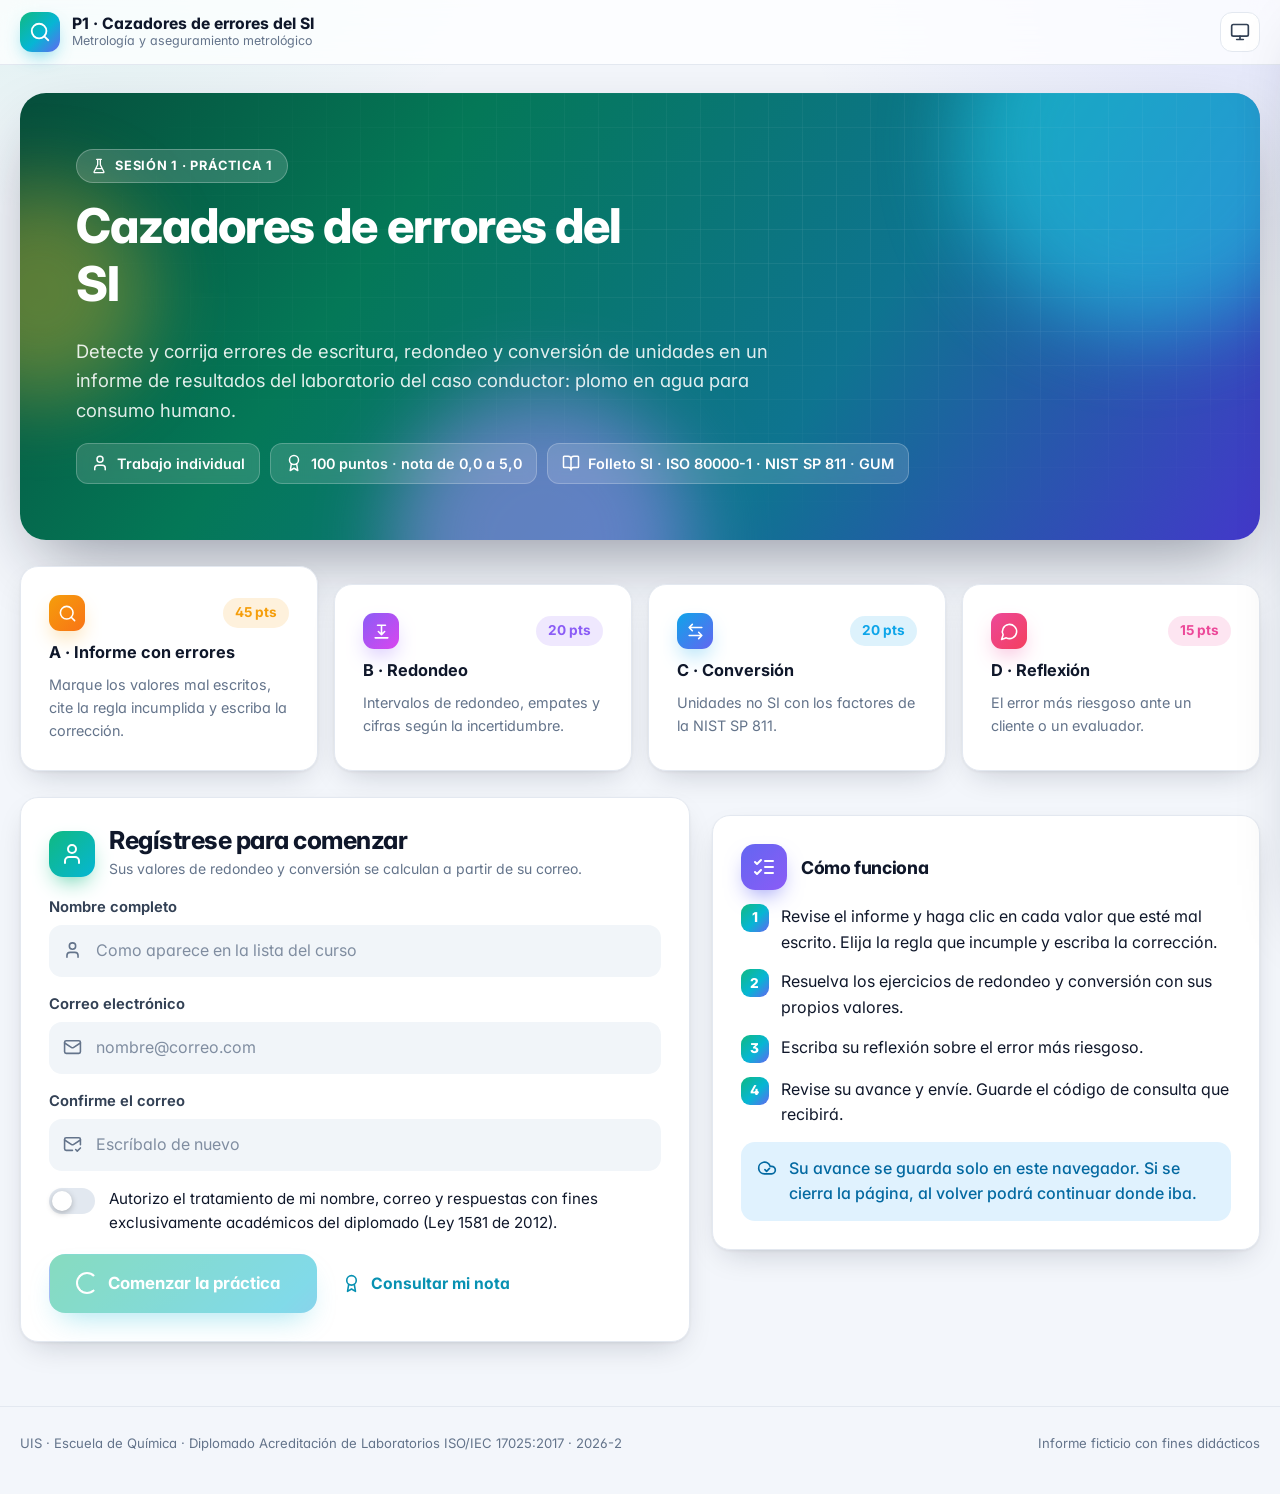
==== commit 765933f1: "Prácticas 2 a 7 y motor común de las páginas - Motor común (assets/motor.js) para registro, partes, " ====
--- a/p1/index.html
+++ b/p1/index.html
@@ -7,7 +7,7 @@
   <meta name="description" content="Práctica 1 del módulo de Metrología y aseguramiento metrológico: detectar y corregir errores de escritura, redondeo y conversión de unidades.">
   <meta name="theme-color" content="#0E7490">
   <script>try{var t=JSON.parse(localStorage.getItem('practicas:tema'));if(t==='claro')document.documentElement.setAttribute('data-theme','light');if(t==='oscuro')document.documentElement.setAttribute('data-theme','dark');}catch(e){}</script>
-  <link rel="icon" href="data:image/svg+xml,%3Csvg xmlns='http://www.w3.org/2000/svg' viewBox='0 0 32 32'%3E%3Cdefs%3E%3ClinearGradient id='g' x1='0' y1='0' x2='1' y2='1'%3E%3Cstop offset='0' stop-color='%23F59E0B'/%3E%3Cstop offset='1' stop-color='%23F97316'/%3E%3C/linearGradient%3E%3C/defs%3E%3Crect width='32' height='32' rx='9' fill='url(%23g)'/%3E%3Ctext x='16' y='21.5' font-family='Segoe UI,Arial' font-weight='800' font-size='14' text-anchor='middle' fill='white'%3EP1%3C/text%3E%3C/svg%3E">
+  <link rel="icon" href="data:image/svg+xml,%3Csvg xmlns='http://www.w3.org/2000/svg' viewBox='0 0 32 32'%3E%3Crect width='32' height='32' rx='9' fill='%23F59E0B'/%3E%3Ctext x='16' y='21.5' font-family='Segoe UI,Arial' font-weight='800' font-size='14' text-anchor='middle' fill='white'%3EP1%3C/text%3E%3C/svg%3E">
   <link rel="preconnect" href="https://fonts.googleapis.com">
   <link rel="preconnect" href="https://fonts.gstatic.com" crossorigin>
   <link rel="stylesheet" href="https://fonts.googleapis.com/css2?family=Inter:wght@400;500;600;700;800&display=swap">
@@ -15,309 +15,13 @@
 </head>
 <body>
   <svg width="0" height="0" style="position:absolute" aria-hidden="true" focusable="false">
-    <defs>
-      <linearGradient id="degradado-anillo" x1="0" y1="0" x2="1" y2="1">
-        <stop offset="0" stop-color="#10B981"/><stop offset=".55" stop-color="#06B6D4"/><stop offset="1" stop-color="#6366F1"/>
-      </linearGradient>
-    </defs>
+    <defs><linearGradient id="degradado-anillo" x1="0" y1="0" x2="1" y2="1"><stop offset="0" stop-color="#10B981"/><stop offset=".55" stop-color="#06B6D4"/><stop offset="1" stop-color="#6366F1"/></linearGradient></defs>
   </svg>
-
-  <header class="barra">
-    <div class="barra-in">
-      <a class="marca" href="../" data-tip="Volver al portal de prácticas">
-        <span class="logo"><i data-icono="buscar"></i></span>
-        <span class="marca-texto"><b>P1 · Cazadores de errores del SI</b><span>Metrología y aseguramiento metrológico</span></span>
-      </a>
-      <div class="acciones-barra">
-        <span class="chip chip-reloj" id="chip-reloj" hidden data-tip="Tiempo transcurrido desde que comenzó">
-          <span class="punto-vivo"></span><span id="reloj">00:00</span>
-        </span>
-        <span class="chip guardado" id="guardado" hidden data-tip="Sus respuestas se guardan automáticamente en este navegador">
-          <i data-icono="nube"></i><span class="txt">Guardado</span>
-        </span>
-        <button type="button" class="btn-icono" id="abrir-apoyo" hidden data-tip="Material de apoyo: reglas, redondeo y factores" aria-label="Material de apoyo"><i data-icono="libro"></i></button>
-        <button type="button" class="btn-icono" id="tema"></button>
-      </div>
-    </div>
-    <div class="progreso-global" id="progreso-global" hidden data-tip="Avance de la práctica"><i></i></div>
-  </header>
-  <div class="demo" id="aviso-demo" hidden><i data-icono="info"></i> Modo demostración: las respuestas no se envían a ningún servidor.</div>
-
-  <main>
-    <!-- Portada y registro --------------------------------------------------- -->
-    <section id="pantalla-inicio" class="envoltura">
-      <section class="hero aparecer">
-        <span class="burbuja b1"></span><span class="burbuja b2"></span><span class="burbuja b3"></span><span class="rejilla-fondo"></span>
-        <span class="hero-etq"><i data-icono="matraz"></i> Sesión 1 · Práctica 1</span>
-        <h1>Cazadores de errores del SI</h1>
-        <p>Detecte y corrija errores de escritura, redondeo y conversión de unidades en un informe de resultados del laboratorio del caso conductor: plomo en agua para consumo humano.</p>
-        <div class="hero-meta">
-          <span><i data-icono="usuario"></i> Trabajo individual</span>
-          <span><i data-icono="medalla"></i> 100 puntos · nota de 0,0 a 5,0</span>
-          <span><i data-icono="libro"></i> Folleto SI · ISO 80000-1 · NIST SP 811 · GUM</span>
-        </div>
-      </section>
-
-      <div class="partes">
-        <div class="tarjeta parte aparecer" data-tono="ambar" style="--i:1">
-          <div class="parte-cab"><span class="ico-tile chico"><i data-icono="buscar"></i></span><span class="pts">45 pts</span></div>
-          <b>A · Informe con errores</b>
-          <span class="suave">Marque los valores mal escritos, cite la regla incumplida y escriba la corrección.</span>
-        </div>
-        <div class="tarjeta parte aparecer" data-tono="violeta" style="--i:2">
-          <div class="parte-cab"><span class="ico-tile chico"><i data-icono="redondeo"></i></span><span class="pts">20 pts</span></div>
-          <b>B · Redondeo</b>
-          <span class="suave">Intervalos de redondeo, empates y cifras según la incertidumbre.</span>
-        </div>
-        <div class="tarjeta parte aparecer" data-tono="cielo" style="--i:3">
-          <div class="parte-cab"><span class="ico-tile chico"><i data-icono="convertir"></i></span><span class="pts">20 pts</span></div>
-          <b>C · Conversión</b>
-          <span class="suave">Unidades no SI con los factores de la NIST SP 811.</span>
-        </div>
-        <div class="tarjeta parte aparecer" data-tono="rosa" style="--i:4">
-          <div class="parte-cab"><span class="ico-tile chico"><i data-icono="mensaje"></i></span><span class="pts">15 pts</span></div>
-          <b>D · Reflexión</b>
-          <span class="suave">El error más riesgoso ante un cliente o un evaluador.</span>
-        </div>
-      </div>
-
-      <div id="estado-practica"></div>
-
-      <div class="columnas-inicio" id="zona-registro">
-        <form class="tarjeta aparecer" id="form-registro" novalidate style="--i:5">
-          <div class="tarjeta-cab">
-            <span class="ico-tile" data-tono="esmeralda"><i data-icono="usuario"></i></span>
-            <div><h2>Regístrese para comenzar</h2><span class="suave peq">Sus valores de redondeo y conversión se calculan a partir de su correo.</span></div>
-          </div>
-
-          <div class="aviso aviso-ok" id="aviso-enviado" hidden><span class="ico"><i data-icono="checkCirculo"></i></span><p id="texto-enviado"></p></div>
-          <div class="aviso aviso-amarillo" id="aviso-borrador" hidden>
-            <span class="ico"><i data-icono="reanudar"></i></span>
-            <div>
-              <p id="texto-borrador"></p>
-              <div class="acciones" style="margin-top:10px">
-                <button type="button" class="btn btn-primario" id="continuar-borrador"><i data-icono="jugar"></i> Continuar donde iba</button>
-                <button type="button" class="btn btn-texto" id="descartar-borrador">Descartar</button>
-              </div>
-            </div>
-          </div>
-
-          <label class="campo"><span class="etq">Nombre completo</span>
-            <span class="control"><span class="ico"><i data-icono="usuario"></i></span><input type="text" id="nombre" autocomplete="name" maxlength="120" placeholder="Como aparece en la lista del curso"></span>
-          </label>
-          <label class="campo"><span class="etq">Correo electrónico</span>
-            <span class="control"><span class="ico"><i data-icono="correo"></i></span><input type="email" id="correo" autocomplete="email" maxlength="254" placeholder="nombre@correo.com"></span>
-          </label>
-          <label class="campo"><span class="etq">Confirme el correo</span>
-            <span class="control"><span class="ico"><i data-icono="correoOk"></i></span><input type="email" id="correo2" autocomplete="off" maxlength="254" placeholder="Escríbalo de nuevo"></span>
-          </label>
-          <label class="interruptor">
-            <input type="checkbox" id="autoriza"><span class="riel"></span>
-            <span>Autorizo el tratamiento de mi nombre, correo y respuestas con fines exclusivamente académicos del diplomado (Ley 1581 de 2012).</span>
-          </label>
-          <div class="aviso aviso-error" id="error-registro" role="alert" hidden><span class="ico"><i data-icono="alerta"></i></span><p></p></div>
-          <div class="acciones">
-            <button type="submit" class="btn btn-primario btn-grande" id="boton-comenzar">Comenzar la práctica <i data-icono="flecha" data-icono-clase="icono-mover"></i></button>
-            <button type="button" class="btn btn-texto" data-ir="consulta"><i data-icono="medalla"></i> Consultar mi nota</button>
-          </div>
-        </form>
-
-        <div class="tarjeta aparecer" style="--i:6">
-          <div class="tarjeta-cab"><span class="ico-tile" data-tono="indigo"><i data-icono="lista"></i></span><h3>Cómo funciona</h3></div>
-          <ol class="lista-pasos">
-            <li><span class="n">1</span><span>Revise el informe y haga clic en cada valor que esté mal escrito. Elija la regla que incumple y escriba la corrección.</span></li>
-            <li><span class="n">2</span><span>Resuelva los ejercicios de redondeo y conversión con sus propios valores.</span></li>
-            <li><span class="n">3</span><span>Escriba su reflexión sobre el error más riesgoso.</span></li>
-            <li><span class="n">4</span><span>Revise su avance y envíe. Guarde el código de consulta que recibirá.</span></li>
-          </ol>
-          <div class="aviso" style="margin-bottom:0"><span class="ico"><i data-icono="nube"></i></span><p>Su avance se guarda solo en este navegador. Si se cierra la página, al volver podrá continuar donde iba.</p></div>
-        </div>
-      </div>
-    </section>
-
-    <!-- Taller ---------------------------------------------------------------- -->
-    <section id="pantalla-taller" class="envoltura" hidden>
-      <nav class="pasos" role="tablist" aria-label="Partes de la práctica" id="pasos"></nav>
-
-      <div role="tabpanel" id="panel-A" aria-labelledby="paso-A" class="panel">
-        <div class="rejilla-a">
-          <article class="tarjeta documento" id="informe" aria-label="Informe de resultados con errores"></article>
-          <aside class="lateral">
-            <div class="tarjeta" data-tono="ambar">
-              <div class="tarjeta-cab">
-                <span class="ico-tile chico"><i data-icono="lista"></i></span>
-                <h3>Tabla de errores</h3>
-                <span class="contador-errores" style="margin-left:auto" data-tip="Valores que ha marcado como error"><b id="n-errores">0</b><span class="suave peq">marcados</span></span>
-              </div>
-              <p class="suave peq">El informe tiene <b>alrededor de 15 errores</b>. Cada uno vale 3 puntos (detección, regla y corrección); marcar un valor correcto resta 1 punto.</p>
-              <ul class="lista-errores" id="lista-errores"></ul>
-            </div>
-          </aside>
-        </div>
-      </div>
-
-      <div role="tabpanel" id="panel-B" aria-labelledby="paso-B" class="panel" hidden>
-        <div class="ejercicios" id="ejercicios-B" data-tono="violeta"></div>
-      </div>
-
-      <div role="tabpanel" id="panel-C" aria-labelledby="paso-C" class="panel" hidden>
-        <div class="ejercicios" id="ejercicios-C" data-tono="cielo"></div>
-      </div>
-
-      <div role="tabpanel" id="panel-D" aria-labelledby="paso-D" class="panel" hidden>
-        <div class="tarjeta" data-tono="rosa">
-          <div class="tarjeta-cab">
-            <span class="ico-tile"><i data-icono="mensaje"></i></span>
-            <div><h2>Parte D · Reflexión</h2><span class="suave peq">La califica el docente</span></div>
-            <span class="pts">15 pts</span>
-          </div>
-          <label class="campo" for="reflexion"><span class="etq">Elija uno de los errores que encontró en el informe. ¿Qué impacto tendría ante el cliente o en una evaluación de ONAC, y por qué lo considera el más riesgoso?</span></label>
-          <textarea id="reflexion" maxlength="1500" placeholder="Escriba su análisis en 5 a 10 líneas…"></textarea>
-          <div class="contador-texto">
-            <span class="medidor" data-tip="Se recomiendan al menos 150 caracteres"><i id="medidor-reflexion"></i></span>
-            <span><b id="contador-reflexion" class="num">0</b> / 1500 caracteres</span>
-          </div>
-        </div>
-      </div>
-
-      <div role="tabpanel" id="panel-R" aria-labelledby="paso-R" class="panel" hidden>
-        <div class="tarjeta" data-tono="esmeralda">
-          <div class="tarjeta-cab"><span class="ico-tile"><i data-icono="enviar"></i></span><h2>Revisar y enviar</h2></div>
-          <div class="revision">
-            <div class="anillo" data-tip="Avance estimado de la práctica">
-              <svg viewBox="0 0 200 200"><circle class="pista" cx="100" cy="100" r="86"/><circle class="arco" id="arco-avance" cx="100" cy="100" r="86" stroke-dasharray="540.35" stroke-dashoffset="540.35"/></svg>
-              <div class="centro"><div><b id="porcentaje-avance">0 %</b><span>avance</span></div></div>
-            </div>
-            <ul class="checklist" id="lista-revision"></ul>
-          </div>
-          <label class="interruptor" style="margin-top:22px">
-            <input type="checkbox" id="declaracion"><span class="riel"></span>
-            <span>Declaro que desarrollé esta práctica de forma individual.</span>
-          </label>
-          <p class="suave peq">Solo se acepta un envío por correo. Después de enviar no podrá modificar sus respuestas.</p>
-          <div class="aviso aviso-error" id="error-envio" role="alert" hidden><span class="ico"><i data-icono="alerta"></i></span><p></p></div>
-          <div class="acciones">
-            <button type="button" class="btn btn-primario btn-grande" id="boton-enviar" disabled><i data-icono="enviar"></i> Enviar la práctica</button>
-          </div>
-        </div>
-      </div>
-    </section>
-
-    <!-- Envío exitoso ------------------------------------------------------------ -->
-    <section id="pantalla-enviado" class="envoltura angosta" hidden>
-      <div class="tarjeta exito">
-        <svg class="check-animado" viewBox="0 0 104 104" aria-hidden="true"><circle cx="52" cy="52" r="46"/><path d="M32 54 46 67 73 38"/></svg>
-        <h1>¡Práctica enviada!</h1>
-        <p class="suave">Sus respuestas quedaron registradas. Guarde este código de consulta: lo necesitará con su correo para ver su nota cuando el docente la publique.</p>
-        <div class="codigo" id="codigo-enviado"></div>
-        <div class="acciones" style="justify-content:center">
-          <button type="button" class="btn" id="copiar-codigo" data-tip="Copiar el código al portapapeles"><i data-icono="copiar"></i> Copiar el código</button>
-          <button type="button" class="btn btn-texto" data-ir="consulta"><i data-icono="medalla"></i> Consultar mi nota</button>
-          <a class="btn btn-texto" href="../"><i data-icono="casa"></i> Ir al portal</a>
-        </div>
-      </div>
-      <div id="resultado-envio"></div>
-    </section>
-
-    <!-- Consulta de resultados --------------------------------------------- -->
-    <section id="pantalla-consulta" class="envoltura angosta" hidden>
-      <form class="tarjeta aparecer" id="form-consulta" novalidate>
-        <div class="tarjeta-cab">
-          <span class="ico-tile" data-tono="indigo"><i data-icono="medalla"></i></span>
-          <div><h2>Consultar mi nota</h2><span class="suave peq">Disponible cuando el docente habilite la consulta.</span></div>
-        </div>
-        <label class="campo"><span class="etq">Correo con el que envió</span>
-          <span class="control"><span class="ico"><i data-icono="correo"></i></span><input type="email" id="consulta-correo" autocomplete="email" maxlength="254"></span>
-        </label>
-        <label class="campo"><span class="etq">Código de consulta</span>
-          <span class="control"><span class="ico"><i data-icono="llave"></i></span><input type="text" id="consulta-codigo" autocomplete="off" maxlength="6" style="text-transform:uppercase;letter-spacing:.2em;font-weight:700"></span>
-        </label>
-        <div class="aviso aviso-error" id="error-consulta" role="alert" hidden><span class="ico"><i data-icono="alerta"></i></span><p></p></div>
-        <div class="acciones">
-          <button type="submit" class="btn btn-primario" id="boton-consultar"><i data-icono="ojo"></i> Consultar</button>
-          <button type="button" class="btn btn-texto" data-ir="inicio"><i data-icono="flechaIzq"></i> Volver</button>
-        </div>
-      </form>
-      <div id="resultado-consulta"></div>
-    </section>
-  </main>
-
-  <!-- Material de apoyo -->
-  <aside class="cajon" id="cajon" aria-label="Material de apoyo" aria-hidden="true">
-    <div class="cajon-cab">
-      <span class="ico-tile chico" data-tono="esmeralda"><i data-icono="libro"></i></span>
-      <h2>Material de apoyo</h2>
-      <button type="button" class="btn-icono" id="cerrar-apoyo" data-tip="Cerrar" aria-label="Cerrar"><i data-icono="x"></i></button>
-    </div>
-    <h3><i data-icono="regla"></i> Reglas de escritura</h3>
-    <div class="reglas-apoyo" id="apoyo-reglas"></div>
-    <h3><i data-icono="redondeo"></i> Redondeo</h3>
-    <div class="tips-redondeo">
-      <div><b>Intervalo de redondeo.</b> Se reemplaza el número por el múltiplo entero más cercano del intervalo (ISO 80000-1, anexo B).</div>
-      <div><b>Empates.</b> Regla A (preferente): se elige el número par. Regla B: el de mayor magnitud.</div>
-      <div><b>Una sola etapa.</b> Se redondea directamente desde el valor original, nunca por pasos.</div>
-      <div><b>Con incertidumbre.</b> U con dos cifras significativas; el resultado a la misma posición decimal (GUM 7.2.6).</div>
-    </div>
-    <h3><i data-icono="convertir"></i> Factores de conversión (NIST SP 811)</h3>
-    <table class="tabla-mini">
-      <tr><td>1 in</td><td>25,4 mm (exacto)</td></tr>
-      <tr><td>1 lb</td><td>0,453 592 37 kg (exacto)</td></tr>
-      <tr><td>1 psi</td><td>6,894 757 kPa</td></tr>
-      <tr><td>1 bar</td><td>100 kPa (exacto)</td></tr>
-      <tr><td>1 mmHg</td><td>133,322 4 Pa</td></tr>
-      <tr><td>1 cal (termoquímica)</td><td>4,184 J (exacto)</td></tr>
-      <tr><td>1 gal (EE. UU.)</td><td>3,785 412 L</td></tr>
-      <tr><td>t/°F → t/°C</td><td>(t/°F − 32)/1,8</td></tr>
-    </table>
-  </aside>
-  <div class="cajon-fondo" id="cajon-fondo"></div>
-
-  <!-- Editor de un valor del informe -->
-  <dialog class="modal" id="editor" aria-labelledby="editor-titulo">
-    <form method="dialog" id="form-editor">
-      <div class="modal-cab">
-        <span class="ico-tile chico" data-tono="ambar"><i data-icono="buscar"></i></span>
-        <h3 id="editor-titulo"></h3>
-        <button type="submit" value="cancelar" class="btn-icono" formnovalidate data-tip="Cerrar sin cambios" aria-label="Cerrar"><i data-icono="x"></i></button>
-      </div>
-      <div class="modal-cuerpo">
-        <div class="original"><i data-icono="alerta"></i><span id="editor-original"></span></div>
-        <span class="campo" style="margin-bottom:8px"><span class="etq">¿Qué regla incumple?</span></span>
-        <div class="reglas-grid" id="editor-reglas" role="radiogroup" aria-label="Regla que incumple"></div>
-        <label class="campo" style="margin-bottom:0"><span class="etq">Versión corregida (valor y unidad)</span>
-          <span class="control"><span class="ico"><i data-icono="lapiz"></i></span><input type="text" id="editor-correccion" maxlength="120" autocomplete="off" spellcheck="false" placeholder="Ej.: 25 °C"></span>
-        </label>
-        <div id="editor-simbolos"></div>
-        <div class="aviso aviso-error" id="error-editor" role="alert" hidden><span class="ico"><i data-icono="alerta"></i></span><p></p></div>
-      </div>
-      <div class="modal-pie">
-        <button type="submit" value="quitar" class="btn btn-peligro" id="editor-quitar"><i data-icono="papelera"></i> Quitar la marca</button>
-        <button type="submit" value="cancelar" class="btn" formnovalidate>Cancelar</button>
-        <button type="submit" value="guardar" class="btn btn-primario" id="editor-guardar"><i data-icono="check"></i> <span>Marcar como error</span></button>
-      </div>
-    </form>
-  </dialog>
-
-  <!-- Confirmación de envío -->
-  <dialog class="modal" id="confirmar-envio" aria-labelledby="confirmar-titulo">
-    <form method="dialog">
-      <div class="modal-cab"><span class="ico-tile chico" data-tono="esmeralda"><i data-icono="enviar"></i></span><h3 id="confirmar-titulo">¿Enviar la práctica ahora?</h3></div>
-      <div class="modal-cuerpo"><p id="confirmar-texto"></p></div>
-      <div class="modal-pie">
-        <button type="submit" value="no" class="btn">Seguir revisando</button>
-        <button type="submit" value="si" class="btn btn-primario"><i data-icono="enviar"></i> Sí, enviar</button>
-      </div>
-    </form>
-  </dialog>
-
-  <footer class="pie">
-    <span>UIS · Escuela de Química · Diplomado Acreditación de Laboratorios ISO/IEC 17025:2017 · 2026-2</span>
-    <span>Informe ficticio con fines didácticos</span>
-  </footer>
-
+  <div id="app"></div>
   <script src="../config.js"></script>
   <script src="../assets/iconos.js"></script>
   <script src="../assets/comun.js"></script>
+  <script src="../assets/motor.js"></script>
   <script src="practica1.js"></script>
 </body>
 </html>
--- a/assets/estilos.css
+++ b/assets/estilos.css
@@ -459,8 +459,8 @@
 .doc-cuerpo { padding: 6px clamp(18px, 3vw, 30px) 24px; }
 .doc-seccion { margin-top: 18px; }
 .doc-seccion h4 {
-  display: flex; align-items: center; gap: 8px; font-size: .76rem; font-weight: 800; letter-spacing: .09em;
-  text-transform: uppercase; color: var(--suave); margin: 0 0 6px;
+  display: flex; align-items: center; gap: 8px; font-size: .86rem; font-weight: 800; letter-spacing: .01em;
+  color: var(--suave); margin: 0 0 6px;
 }
 .doc-seccion h4::after { content: ""; flex: 1; height: 1px; background: var(--borde); }
 .doc-fila { display: grid; grid-template-columns: minmax(0, 1.2fr) minmax(0, 1fr); gap: 12px; padding: 8px 0; border-bottom: 1px dashed var(--borde); align-items: center; }
@@ -564,6 +564,195 @@
 .simbolo:hover { transform: translateY(-2px); border-color: var(--marca); color: var(--marca); }
 .simbolo:active { transform: scale(.92); }
 
+/* ------------------------------------------- Selección en fichas (radio) */
+.seleccion { margin: 14px 0; }
+.seleccion-cab { display: flex; align-items: center; justify-content: space-between; gap: 10px; margin-bottom: 8px; }
+.seleccion-cab .etq { font-weight: 650; color: var(--texto-2); }
+.fichas { display: flex; flex-wrap: wrap; gap: 8px; }
+.fichas.col-1 { display: grid; grid-template-columns: minmax(0, 1fr); }
+.fichas.col-2 { display: grid; grid-template-columns: repeat(2, minmax(0, 1fr)); }
+.fichas.col-3 { display: grid; grid-template-columns: repeat(3, minmax(0, 1fr)); }
+@media (max-width: 640px) { .fichas.col-2, .fichas.col-3 { grid-template-columns: 1fr; } }
+.ficha { position: relative; cursor: pointer; }
+.ficha input { position: absolute; opacity: 0; }
+.ficha span {
+  display: flex; align-items: center; gap: 8px; min-height: 42px; padding: 9px 14px; border-radius: 12px; font-size: .92rem; font-weight: 600;
+  border: 1.5px solid var(--borde); background: var(--superficie); color: var(--texto-2); transition: all .18s var(--curva);
+}
+.ficha span::before {
+  content: ""; width: 16px; height: 16px; border-radius: 50%; flex: none; border: 2px solid var(--superficie-3); transition: all .18s var(--curva);
+}
+.ficha:hover span { border-color: var(--c, var(--marca)); transform: translateY(-1px); }
+.ficha input:checked + span {
+  border-color: var(--c, var(--marca)); color: var(--texto);
+  background: color-mix(in srgb, var(--c, #10B981) 13%, var(--superficie));
+}
+.ficha input:checked + span::before { border-color: var(--c, var(--marca)); background: var(--c, var(--marca)); box-shadow: inset 0 0 0 3px var(--superficie); }
+.ficha input:focus-visible + span { box-shadow: 0 0 0 4px color-mix(in srgb, var(--c, #10B981) 25%, transparent); }
+.campo-texto { margin-top: 6px; }
+
+/* Tablas de datos de las prácticas (sin mayúsculas automáticas: alterarían símbolos como µL o s) */
+.tabla-datos { width: 100%; border-collapse: collapse; font-size: .92rem; font-variant-numeric: tabular-nums; }
+.tabla-datos th { text-align: left; font-size: .8rem; font-weight: 700; color: var(--suave); padding: 8px 10px; border-bottom: 1px solid var(--borde); }
+.tabla-datos td { padding: 8px 10px; border-bottom: 1px dashed var(--borde); vertical-align: middle; }
+.tabla-datos tr:last-child td { border-bottom: 0; }
+.tabla-datos td.n { text-align: right; }
+.tabla-scroll { overflow-x: auto; -webkit-overflow-scrolling: touch; }
+.ficha-equipo { display: grid; grid-template-columns: repeat(auto-fit, minmax(160px, 1fr)); gap: 10px; margin: 12px 0; }
+.ficha-equipo div { background: var(--superficie-2); border-radius: 12px; padding: 10px 12px; }
+.ficha-equipo small { display: block; font-size: .74rem; text-transform: uppercase; letter-spacing: .06em; color: var(--suave); font-weight: 700; }
+.ficha-equipo b { font-variant-numeric: tabular-nums; }
+.grafico { width: 100%; height: auto; display: block; }
+.grafico text { font-family: var(--fuente); fill: var(--suave); font-size: 11px; }
+
+/* P2: datos, calculadora y dianas */
+.datos-grafico { display: grid; grid-template-columns: minmax(0, 220px) minmax(0, 1fr); gap: 18px; align-items: center; }
+@media (max-width: 760px) { .datos-grafico { grid-template-columns: 1fr; } }
+.calculadora .btn { margin: 4px 0 14px; }
+.calc-salida { display: grid; grid-template-columns: repeat(3, minmax(0, 1fr)); gap: 12px; opacity: .35; filter: blur(3px); transition: opacity .4s, filter .4s; pointer-events: none; }
+.calc-salida.visible { opacity: 1; filter: none; pointer-events: auto; }
+.calc-salida.visible > div { animation: pop .45s var(--curva) both; }
+.calc-salida.visible > div:nth-child(2) { animation-delay: .08s; }
+.calc-salida.visible > div:nth-child(3) { animation-delay: .16s; }
+.calc-salida > div { padding: 14px; border-radius: 14px; background: color-mix(in srgb, var(--c, #10B981) 10%, var(--superficie-2)); }
+.calc-salida small { display: block; font-size: .8rem; font-weight: 700; color: var(--suave); }
+.calc-salida b { font-size: 1.25rem; font-variant-numeric: tabular-nums; }
+@media (max-width: 560px) { .calc-salida { grid-template-columns: 1fr; } }
+.rejilla-dianas { display: grid; grid-template-columns: repeat(2, minmax(0, 1fr)); gap: 18px; }
+@media (min-width: 1300px) { .rejilla-dianas { grid-template-columns: repeat(4, minmax(0, 1fr)); } }
+@media (max-width: 640px) { .rejilla-dianas { grid-template-columns: 1fr; } }
+.ejercicios > .rejilla-dianas .tarjeta + .tarjeta { margin-top: 0; }
+.tarjeta-diana { display: flex; flex-direction: column; gap: 6px; }
+.diana-cab { display: flex; align-items: center; gap: 10px; }
+.diana-cab .pts { margin-left: auto; }
+.punto-color { width: 14px; height: 14px; border-radius: 50%; box-shadow: 0 0 0 3px color-mix(in srgb, currentColor 0%, var(--superficie-2)); }
+svg.diana { width: min(100%, 230px); margin: 4px auto; display: block; }
+svg.diana .impacto { transform-box: fill-box; transform-origin: center; animation: pop .45s var(--curva) both; }
+.tarjeta-diana .fichas.col-2 { grid-template-columns: 1fr; }
+
+/* P3: cadena ordenable y evidencias */
+.cadena-tarjeta { max-width: 820px; margin: 0 auto; width: 100%; }
+.cadena-lista { list-style: none; margin: 0; padding: 0; display: grid; gap: 12px; position: relative; }
+.eslabon {
+  position: relative; display: grid; grid-template-columns: auto auto auto minmax(0, 1fr) auto; gap: 12px; align-items: center;
+  padding: 12px 14px; border-radius: 16px; background: var(--superficie); border: 1.5px solid var(--borde); box-shadow: var(--sombra-1);
+  transition: box-shadow .2s, border-color .2s; touch-action: pan-y;
+}
+.eslabon:not(.fijo)::after {
+  content: ""; position: absolute; left: 50%; bottom: -13px; width: 2px; height: 12px; background: var(--superficie-3);
+}
+.eslabon:hover { border-color: color-mix(in srgb, var(--c, #0EA5E9) 60%, var(--borde)); }
+.eslabon.arrastrando { z-index: 5; box-shadow: var(--sombra-3); border-color: var(--c, #0EA5E9); cursor: grabbing; transition: none; }
+.eslabon.movido { animation: pop .35s var(--curva); }
+.eslabon.fijo { margin-top: 12px; grid-template-columns: auto auto minmax(0, 1fr); border-style: dashed; background: var(--ok-fondo); }
+.asa { display: grid; gap: 3px; padding: 8px 6px; cursor: grab; touch-action: none; border-radius: 8px; }
+.asa:hover { background: var(--superficie-2); }
+.asa i { display: block; width: 16px; height: 2px; border-radius: 2px; background: var(--suave); }
+.eslabon-pos {
+  width: 30px; height: 30px; border-radius: 10px; display: grid; place-items: center; font-weight: 800; font-size: .9rem;
+  color: #fff; background: linear-gradient(135deg, var(--c, #0EA5E9), var(--c2, #6366F1));
+}
+.eslabon-texto { display: flex; flex-direction: column; min-width: 0; line-height: 1.3; }
+.eslabon-texto span { font-size: .86rem; color: var(--suave); }
+.eslabon-botones { display: flex; gap: 4px; }
+.eslabon-botones .btn-icono { width: 34px; height: 34px; border-radius: 10px; }
+.eslabon-botones .btn-icono[disabled] { opacity: .35; cursor: default; transform: none; }
+.rot-arriba .icono { transform: rotate(90deg); }
+.rot-abajo .icono { transform: rotate(-90deg); }
+.cadena-extremo { display: flex; align-items: center; gap: 8px; justify-content: center; font-size: .82rem; font-weight: 700; color: var(--suave); margin: 4px 0 12px; }
+.cadena-extremo.abajo { margin: 12px 0 0; }
+.cadena-extremo .icono { width: 16px; height: 16px; }
+@media (max-width: 560px) {
+  .eslabon { grid-template-columns: auto minmax(0, 1fr) auto; }
+  .eslabon .asa, .eslabon > .ico-tile { display: none; }
+  .eslabon.fijo { grid-template-columns: auto minmax(0, 1fr); }
+}
+.evidencia .tarjeta-cab { margin-bottom: 8px; }
+.sello-acred {
+  display: inline-flex; align-items: center; gap: 8px; margin: 6px 0; padding: 7px 12px; border-radius: 10px; font-size: .84rem; font-weight: 700;
+  color: var(--ok-texto); background: var(--ok-fondo); border: 1.5px solid color-mix(in srgb, var(--ok-texto) 35%, transparent);
+}
+.sello-acred.ausente { color: var(--suave); background: var(--superficie-2); border-style: dashed; border-color: var(--superficie-3); }
+.sello-acred .icono { width: 17px; height: 17px; }
+.extracto {
+  display: grid; gap: 4px; margin: 10px 0 4px; padding: 12px 14px; border-radius: 12px; font-size: .9rem;
+  background: var(--info-fondo); color: var(--texto-2); border-left: 0;
+}
+.extracto.kcdb { background: color-mix(in srgb, #8B5CF6 12%, var(--superficie)); }
+.extracto-etq { display: inline-flex; align-items: center; gap: 6px; font-size: .78rem; font-weight: 800; color: var(--info-texto); }
+.extracto.kcdb .extracto-etq { color: #8B5CF6; }
+.extracto-etq .icono { width: 15px; height: 15px; }
+.evidencia-plegable { margin: 4px 0 6px; }
+.evidencia-plegable summary { cursor: pointer; display: inline-flex; align-items: center; gap: 6px; font-weight: 650; color: var(--marca-2); font-size: .9rem; }
+.evidencia-plegable summary .icono { width: 16px; height: 16px; }
+.evidencia-plegable[open] summary { margin-bottom: 6px; }
+.ficha-equipo span .icono { display: inline-block; width: 15px; height: 15px; vertical-align: -2px; margin-right: 4px; }
+
+/* P4: regla de decisión y hoja de vida */
+.regla-decision { display: grid; grid-template-columns: repeat(3, minmax(0, 1fr)); gap: 12px; }
+@media (max-width: 760px) { .regla-decision { grid-template-columns: 1fr; } }
+.regla-decision .zona { display: grid; gap: 2px; padding: 14px; border-radius: 16px; border: 1.5px solid; }
+.regla-decision .zona .icono { width: 22px; height: 22px; margin-bottom: 4px; }
+.regla-decision .zona span { font-size: .86rem; opacity: .9; }
+.regla-decision .ok { background: var(--ok-fondo); color: var(--ok-texto); border-color: color-mix(in srgb, var(--ok-texto) 30%, transparent); }
+.regla-decision .corr { background: var(--aviso-fondo); color: var(--aviso-texto); border-color: color-mix(in srgb, var(--aviso-texto) 30%, transparent); }
+.regla-decision .no { background: var(--mal-fondo); color: var(--mal-texto); border-color: color-mix(in srgb, var(--mal-texto) 30%, transparent); }
+.hoja-vida { border-top: 6px solid transparent; border-image: linear-gradient(90deg, #EC4899, #8B5CF6) 1; }
+.hoja-vida-cab { display: grid; grid-template-columns: auto minmax(0, 1fr); gap: 2px 10px; align-items: center; padding-bottom: 12px; margin-bottom: 6px; border-bottom: 1px dashed var(--borde); }
+.hoja-vida-cab > .ico { grid-row: span 2; display: grid; }
+.hoja-vida-cab .icono { width: 26px; height: 26px; color: #EC4899; }
+.hoja-vida-cab b { font-size: .86rem; letter-spacing: .04em; }
+.hoja-vida-cab span { font-size: .82rem; color: var(--suave); }
+
+/* P7: certificado de calibración y lista de chequeo */
+@media (min-width: 1181px) { .rejilla-cert { grid-template-columns: minmax(0, 1.25fr) minmax(320px, 1fr); } }
+.pila-docs { display: grid; gap: 18px; min-width: 0; }
+.certificado .doc-cab { background: linear-gradient(135deg, color-mix(in srgb, #F97316 12%, var(--superficie)), color-mix(in srgb, #EF4444 7%, var(--superficie))); }
+.certificado .doc-cab .ico-tile { --c: #F97316; --c2: #EF4444; }
+.certificado .doc-cab h2 { letter-spacing: .06em; }
+.certificado .sello-acred { margin: 0; }
+.cert-texto { margin: 2px 0 0; font-size: .93rem; color: var(--texto-2); line-height: 1.55; }
+.tabla-desliza { overflow-x: auto; margin: 0 -4px; padding: 0 4px; }
+.cert-tabla th { line-height: 1.3; vertical-align: bottom; }
+.cert-tabla td.n, .cert-tabla th.n { text-align: right; }
+.cert-conformidad { margin: 2px 0 0; padding: 10px 12px; border-radius: 12px; background: var(--superficie-2); font-weight: 600; font-size: .93rem; }
+.cert-notas { margin: 2px 0 0; padding-left: 20px; display: grid; gap: 4px; font-size: .92rem; color: var(--texto-2); }
+.cert-firma { display: grid; grid-template-columns: repeat(2, minmax(0, 1fr)); gap: 14px; margin-top: 22px; }
+.cert-firma div { border-top: 1.5px solid var(--borde); padding-top: 6px; }
+.cert-firma small { display: block; font-size: .74rem; color: var(--suave); font-weight: 700; letter-spacing: .05em; }
+.cert-firma b { font-size: .9rem; font-weight: 600; }
+.pasos-chequeo { display: grid; gap: 14px; margin-top: 12px; }
+.paso-chequeo { display: grid; gap: 6px; padding-top: 12px; border-top: 1px dashed var(--borde); }
+.paso-chequeo:first-child { border-top: 0; padding-top: 0; }
+.paso-guia { display: flex; gap: 8px; align-items: flex-start; font-size: .84rem; color: var(--suave); }
+.paso-n {
+  flex: none; display: grid; place-items: center; width: 22px; height: 22px; border-radius: 7px; font-size: .74rem; font-weight: 800;
+  color: #fff; background: linear-gradient(135deg, #F97316, #EF4444);
+}
+.evidencia-plegable.tarjeta { display: block; }
+.evidencia-plegable.tarjeta > .tarjeta { margin-top: 14px; }
+
+/* P5: historial */
+.historial { display: grid; grid-template-columns: minmax(0, 260px) minmax(0, 1fr); gap: 18px; align-items: center; margin-bottom: 6px; }
+@media (max-width: 700px) { .historial { grid-template-columns: 1fr; } }
+.historial svg { max-width: 420px; }
+.barra-hist { transform-box: fill-box; transform-origin: bottom; animation: crecer .6s var(--curva) both; }
+@keyframes crecer { from { transform: scaleY(0); } to { transform: none; } }
+
+/* P6: datos y carta de control */
+.rejilla-datos { display: grid; grid-template-columns: repeat(auto-fill, minmax(86px, 1fr)); gap: 8px; }
+.rejilla-datos span { display: flex; flex-direction: column; padding: 8px 10px; border-radius: 10px; background: var(--superficie-2); font-weight: 650; font-variant-numeric: tabular-nums; }
+.rejilla-datos small { font-size: .72rem; color: var(--suave); font-weight: 700; }
+.lienzo-carta svg { min-width: 760px; }
+.punto-carta.nuevo { cursor: pointer; }
+.punto-carta.nuevo:hover circle:not(.zona-clic):not(.anillo-marca), .punto-carta.nuevo:focus circle:not(.zona-clic):not(.anillo-marca) { r: 8; }
+.punto-carta:focus { outline: none; }
+.punto-carta.nuevo:focus .zona-clic { stroke: #8B5CF6; stroke-width: 2; stroke-dasharray: 3 3; }
+.anillo-marca { animation: pop .35s var(--curva); transform-box: fill-box; transform-origin: center; }
+.leyenda-reglas { display: flex; flex-wrap: wrap; gap: 8px 16px; margin-top: 10px; font-size: .86rem; color: var(--suave); }
+.leyenda-reglas b { color: #8B5CF6; margin-right: 6px; }
+#senal-reglas { display: grid; gap: 8px; }
+
 /* ---------------------------------------------------------- Reflexión */
 .contador-texto { display: flex; justify-content: space-between; gap: 10px; align-items: center; margin-top: 8px; font-size: .85rem; color: var(--suave); }
 .medidor { flex: 1; max-width: 260px; height: 6px; border-radius: 6px; background: var(--superficie-3); overflow: hidden; }
